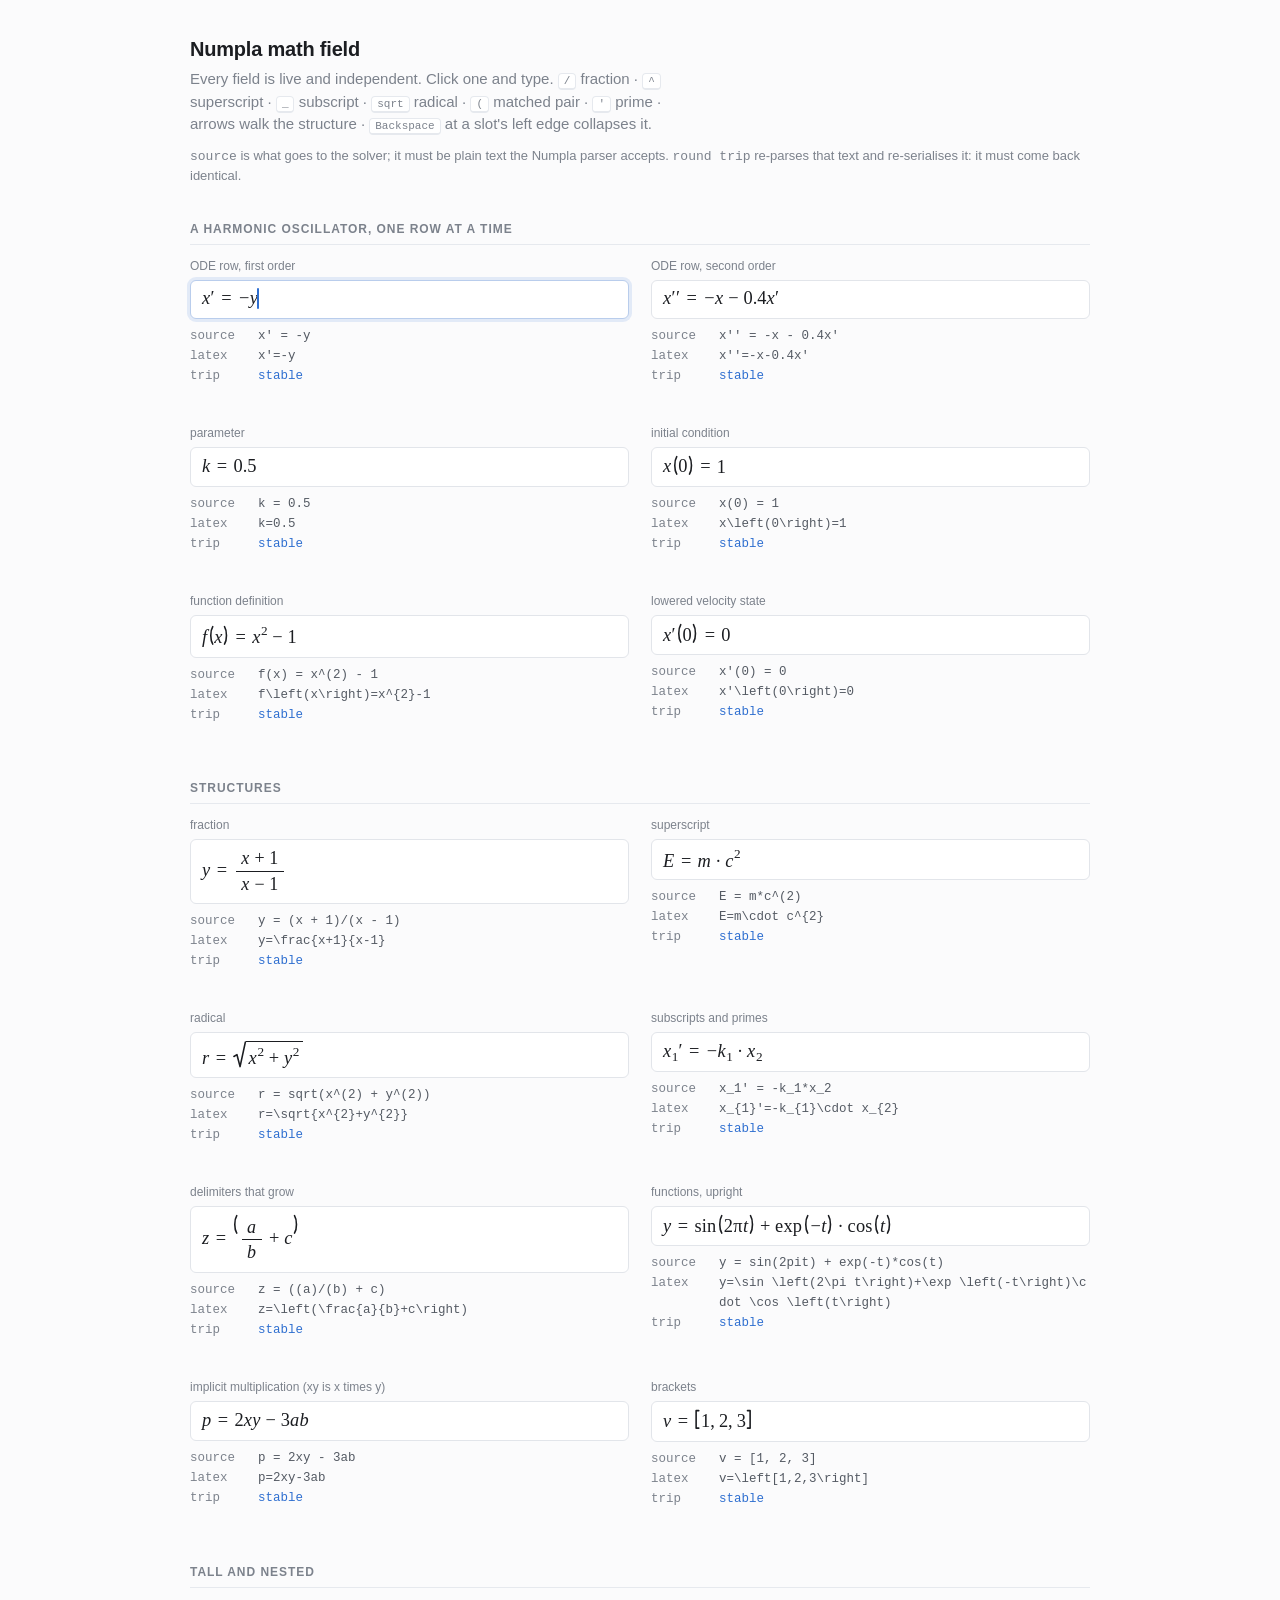
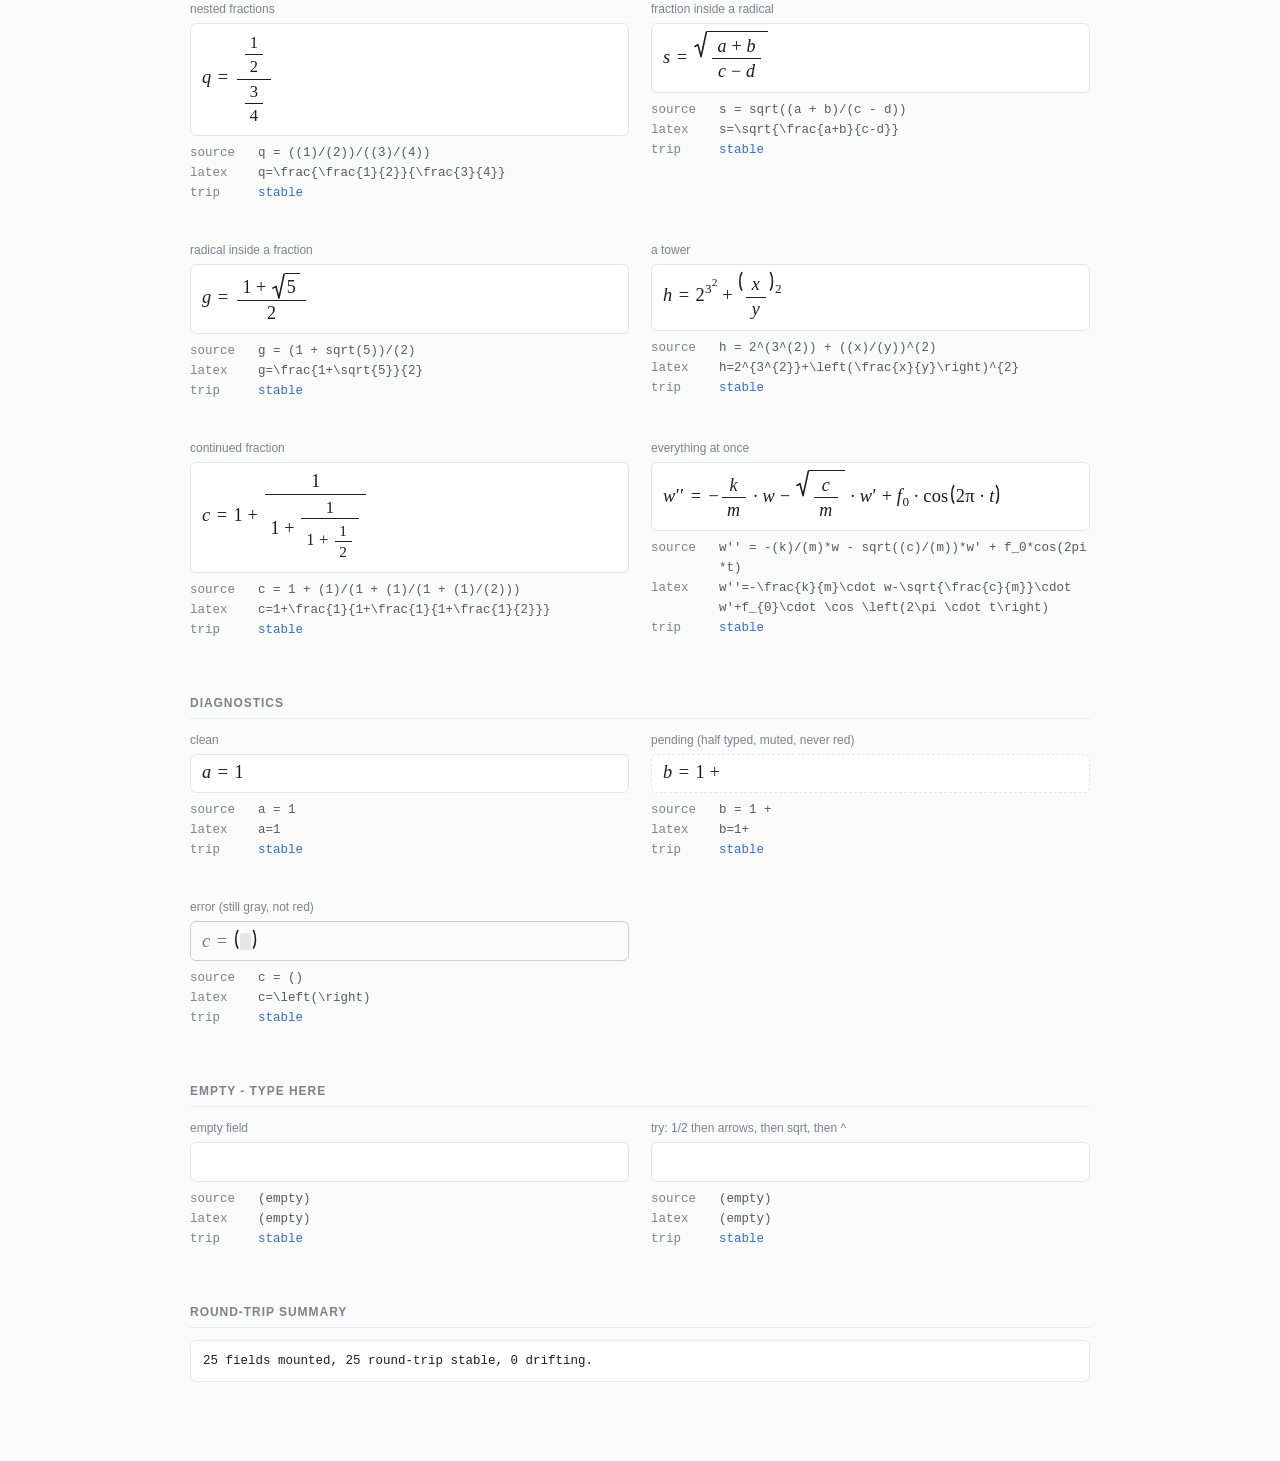
==== app/mathfield-test.html @ fc3f6674 "UI v2: math field, light theme, one plot, demos, noise The first shell was built like a code editor." ====
<!doctype html>
<!--
  mathfield-test.html - the eyeball test for app/mathfield.js.

    node app/serve.mjs   ->  http://localhost:5173/mathfield-test.html

  (ES modules need a server; file:// will not load them.)

  Every field below is live. Type in any of them: `/` starts a fraction, `^` a
  superscript, `sqrt` inflates into a radical, `(` inserts a matched pair,
  arrows walk in and out of every structure, backspace at the left edge of a
  slot collapses it. The readout under each field is the real `.source` and
  `.latex` of that field, updated on every keystroke.
-->
<html lang="en">
<head>
<meta charset="utf-8">
<meta name="viewport" content="width=device-width, initial-scale=1">
<title>Numpla math field - test bench</title>
<link rel="stylesheet" href="./mathfield.css">
<style>
  :root {
    --ink: #1b1d21;
    --muted: #7c828c;
    --line: #e6e9ee;
    --paper: #fbfbfc;
    --accent: #2f6fd0;
  }
  * { box-sizing: border-box; }
  body {
    margin: 0;
    padding: 34px 28px 80px;
    background: var(--paper);
    color: var(--ink);
    font: 15px/1.5 -apple-system, "Segoe UI", Roboto, Helvetica, Arial, sans-serif;
  }
  h1 { font-size: 20px; font-weight: 600; margin: 0 0 4px; letter-spacing: -0.01em; }
  h2 {
    font-size: 12px; font-weight: 600; text-transform: uppercase;
    letter-spacing: 0.08em; color: var(--muted);
    margin: 34px 0 12px; padding-bottom: 6px; border-bottom: 1px solid var(--line);
  }
  .lede { color: var(--muted); margin: 0 0 6px; max-width: 62ch; }
  .wrap { max-width: 900px; margin: 0 auto; }
  .case { margin: 0 0 20px; }
  .label { font-size: 12px; color: var(--muted); margin-bottom: 5px; }
  .readout {
    margin-top: 7px;
    font: 12.5px/1.6 ui-monospace, "Cascadia Mono", Consolas, "Courier New", monospace;
    color: #545a63;
    display: grid;
    grid-template-columns: 58px 1fr;
    gap: 0 10px;
    word-break: break-all;
  }
  .readout b { color: var(--muted); font-weight: 500; }
  .readout .ok { color: #2f6fd0; }
  .readout .bad { color: #b4453b; font-weight: 600; }
  kbd {
    font: 11px ui-monospace, Consolas, monospace; background: #fff;
    border: 1px solid var(--line); border-bottom-width: 2px;
    border-radius: 4px; padding: 1px 5px;
  }
  .hint { color: var(--muted); font-size: 13px; margin: 10px 0 20px; }
  .grid { display: grid; grid-template-columns: repeat(2, minmax(0, 1fr)); gap: 18px 22px; }
  @media (max-width: 760px) { .grid { grid-template-columns: 1fr; } }
  #summary {
    margin-top: 10px; padding: 10px 12px; border: 1px solid var(--line);
    border-radius: 6px; background: #fff;
    font: 12.5px/1.6 ui-monospace, Consolas, monospace;
  }
</style>
</head>
<body>
<div class="wrap">

  <h1>Numpla math field</h1>
  <p class="lede">
    Every field is live and independent. Click one and type.
    <kbd>/</kbd> fraction &middot; <kbd>^</kbd> superscript &middot;
    <kbd>_</kbd> subscript &middot; <kbd>sqrt</kbd> radical &middot;
    <kbd>(</kbd> matched pair &middot; <kbd>'</kbd> prime &middot;
    arrows walk the structure &middot; <kbd>Backspace</kbd> at a slot's left edge
    collapses it.
  </p>
  <p class="hint">
    <code>source</code> is what goes to the solver; it must be plain text the
    Numpla parser accepts. <code>round&nbsp;trip</code> re-parses that text and
    re-serialises it: it must come back identical.
  </p>

  <h2>A harmonic oscillator, one row at a time</h2>
  <div class="grid" id="doc"></div>

  <h2>Structures</h2>
  <div class="grid" id="structures"></div>

  <h2>Tall and nested</h2>
  <div class="grid" id="tall"></div>

  <h2>Diagnostics</h2>
  <div class="grid" id="diags"></div>

  <h2>Empty - type here</h2>
  <div class="grid" id="blank"></div>

  <h2>Round-trip summary</h2>
  <div id="summary">checking...</div>

</div>

<script type="module">
import { MathField, MathModel } from './mathfield.js';

const fields = [];

function mount(hostId, label, value, opts = {}) {
  const section = document.getElementById(hostId);

  const wrap = document.createElement('div');
  wrap.className = 'case';

  const cap = document.createElement('div');
  cap.className = 'label';
  cap.textContent = label;
  wrap.appendChild(cap);

  const slot = document.createElement('div');
  wrap.appendChild(slot);

  const readout = document.createElement('div');
  readout.className = 'readout';
  readout.innerHTML =
    '<b>source</b><span data-src></span>' +
    '<b>latex</b><span data-tex></span>' +
    '<b>trip</b><span data-trip></span>';
  wrap.appendChild(readout);
  section.appendChild(wrap);

  const srcEl = readout.querySelector('[data-src]');
  const texEl = readout.querySelector('[data-tex]');
  const tripEl = readout.querySelector('[data-trip]');

  const refresh = (f) => {
    const src = f.source;
    srcEl.textContent = src === '' ? '(empty)' : src;
    texEl.textContent = f.latex === '' ? '(empty)' : f.latex;
    // Round-trip check: parse the emitted source back and re-emit it.
    const again = new MathModel(src).source;
    const stable = again === src;
    tripEl.textContent = stable ? 'stable' : 'DRIFT -> ' + JSON.stringify(again);
    tripEl.className = stable ? 'ok' : 'bad';
    return stable;
  };

  const field = new MathField(slot, Object.assign({
    value,
    onChange: refresh,
    onEnter: () => console.log('enter:', field.source),
    onNavigate: (f, dir) => {
      const i = fields.indexOf(f);
      const next = fields[dir === 'up' || dir === 'left' ? i - 1 : i + 1];
      if (next) next.focus();
    },
  }, opts));

  fields.push(field);
  field.refresh = () => refresh(field);
  field.refresh();
  return field;
}

// --- an actual document -----------------------------------------------------
mount('doc', 'ODE row, first order', "x' = -y");
mount('doc', 'ODE row, second order', "x'' = -x - 0.4x'");
mount('doc', 'parameter', 'k = 0.5');
mount('doc', 'initial condition', 'x(0) = 1');
mount('doc', 'function definition', 'f(x) = x^(2) - 1');
mount('doc', 'lowered velocity state', "x'(0) = 0");

// --- one of each structure --------------------------------------------------
mount('structures', 'fraction', 'y = (x + 1)/(x - 1)');
mount('structures', 'superscript', 'E = m*c^(2)');
mount('structures', 'radical', 'r = sqrt(x^(2) + y^(2))');
mount('structures', 'subscripts and primes', "x_1' = -k_1*x_2");
mount('structures', 'delimiters that grow', 'z = ((a)/(b) + c)');
mount('structures', 'functions, upright', 'y = sin(2pit) + exp(-t)*cos(t)');
mount('structures', 'implicit multiplication (xy is x times y)', 'p = 2xy - 3ab');
mount('structures', 'brackets', 'v = [1, 2, 3]');

// --- stress -----------------------------------------------------------------
mount('tall', 'nested fractions', 'q = ((1)/(2))/((3)/(4))');
mount('tall', 'fraction inside a radical', 's = sqrt((a + b)/(c - d))');
mount('tall', 'radical inside a fraction', 'g = (1 + sqrt(5))/(2)');
mount('tall', 'a tower', 'h = 2^(3^(2)) + ((x)/(y))^(2)');
mount('tall', 'continued fraction', 'c = 1 + (1)/(1 + (1)/(1 + (1)/(2)))');
mount('tall', 'everything at once',
  "w'' = -(k)/(m)*w - sqrt((c)/(m))*w' + f_0*cos(2pi*t)");

// --- diagnostics ------------------------------------------------------------
mount('diags', 'clean', 'a = 1').setDiagnostic(null, '');
mount('diags', 'pending (half typed, muted, never red)', 'b = 1 + ')
  .setDiagnostic('pending', 'incomplete expression');
mount('diags', 'error (still gray, not red)', 'c = )(')
  .setDiagnostic('error', 'unexpected )');

// --- blank ------------------------------------------------------------------
mount('blank', 'empty field', '');
mount('blank', 'try: 1/2 then arrows, then sqrt, then ^', '');

// --- summary ----------------------------------------------------------------
const drift = fields.filter((f) => f.refresh() === false);
document.getElementById('summary').textContent =
  fields.length + ' fields mounted, ' + (fields.length - drift.length) +
  ' round-trip stable, ' + drift.length + ' drifting.';

fields[0].focus();
window.fields = fields;
</script>
</body>
</html>
---- app/mathfield.css ----
/* ==========================================================================
   mathfield.css - notation, drawn with nothing but CSS and inline SVG.

   No web fonts, no CDN. Fractions stack with a rule between them, exponents
   are raised and smaller, radicals get a hooked sign whose overbar spans the
   radicand, and delimiters grow with their contents (the hooks and the
   parentheses are stretched SVG paths with a non-scaling stroke, which is the
   only way to grow them without measuring anything in JS).

   Light theme by default: paper, not terminal. Every colour is a variable, so
   the shell can retheme the field without touching this file.
   ========================================================================== */

.mf {
  --mf-ink: #1b1d21;
  --mf-caret: #2f6fd0;
  --mf-rule: currentColor;
  --mf-slot: rgba(27, 29, 33, 0.09);
  --mf-slot-active: rgba(47, 111, 208, 0.16);
  --mf-bg: #ffffff;
  --mf-border: #e2e5ea;
  --mf-border-focus: #b9cdec;
  --mf-muted: #8b9099;

  font-family: "Cambria Math", Cambria, "STIX Two Math", "Latin Modern Math",
    "Times New Roman", Georgia, serif;
  font-size: 1.15rem;
  line-height: 1.15;
  color: var(--mf-ink);
  background: var(--mf-bg);
  border: 1px solid var(--mf-border);
  border-radius: 6px;
  padding: 0.42em 0.6em;
  min-height: 1.9em;
  display: flex;
  align-items: center;
  overflow-x: auto;
  overflow-y: hidden;
  white-space: nowrap;
  cursor: text;
  outline: none;
  transition: border-color 120ms ease, box-shadow 120ms ease;
  -webkit-user-select: none;
  user-select: none;
}

.mf.is-focused {
  border-color: var(--mf-border-focus);
  box-shadow: 0 0 0 3px rgba(47, 111, 208, 0.12);
}

/* Gray, not red: a broken row is muted, never alarming. */
.mf.is-error {
  border-color: #c9ced6;
  background: #fbfbfc;
}
.mf.is-error .mf-body { color: #6f757e; }
.mf.is-pending { border-style: dashed; }

.mf-body {
  display: inline-block;
  min-height: 1.2em;
}

/* --- lists and caret positions ------------------------------------------ */

.mf-list {
  display: inline-block;
  white-space: nowrap;
}

/* A zero-width anchor at every valid caret position. It gives the caret its
   geometry and gives click hit-testing something to measure. */
.mf-pos {
  display: inline-block;
  position: relative;
  width: 0;
  height: 1.02em;
  vertical-align: -0.2em;
  font-style: normal;
}

.mf-pos--caret::after {
  content: "";
  position: absolute;
  left: -0.9px;
  top: -0.06em;
  bottom: -0.06em;
  width: 1.8px;
  background: var(--mf-caret);
  border-radius: 1px;
  animation: mf-blink 1.05s steps(1, end) infinite;
}

@keyframes mf-blink {
  0%, 55% { opacity: 1; }
  56%, 100% { opacity: 0; }
}

/* An empty slot keeps its space and shows a faint box, so a half-built
   structure is legible instead of collapsing to nothing. */
.mf-list--empty::after {
  content: "";
  display: inline-block;
  width: 0.62em;
  height: 0.92em;
  vertical-align: -0.16em;
  border-radius: 2px;
  background: var(--mf-slot);
}
.mf-body > .mf-list--empty::after { display: none; }
.mf.is-focused .mf-list--empty::after { background: var(--mf-slot-active); }

/* --- leaves -------------------------------------------------------------- */

/* Upright for numbers and function names, italic for variables - the way real
   typesetting distinguishes a quantity from a name. */
.mf-digit,
.mf-const,
.mf-func {
  font-style: normal;
}

.mf-var {
  font-style: italic;
  padding-right: 0.02em;
}

.mf-varbox { display: inline-block; }

.mf-const { padding: 0 0.02em; }

.mf-func {
  padding-right: 0.04em;
  letter-spacing: 0.01em;
}
.mf-func--bare { padding-right: 0.22em; }

.mf-op { padding: 0 0.26em; }
.mf-op--unary { padding: 0 0.02em 0 0.06em; }
.mf-op--rel { padding: 0 0.34em; }
.mf-op--comma { padding: 0 0.22em 0 0; }

.mf-prime {
  font-style: normal;
  padding-right: 0.02em;
}

/* --- superscript and subscript ------------------------------------------ */

.mf-sup {
  display: inline-block;
  font-size: 0.72em;
  vertical-align: 0.62em;
  line-height: 1;
  margin-left: 0.02em;
}

.mf-sub {
  display: inline-block;
  font-size: 0.72em;
  vertical-align: -0.3em;
  line-height: 1;
  margin-left: 0.02em;
}

/* Nested scripts shrink once more, then stop - as in real math typesetting. */
.mf-sup .mf-sup,
.mf-sub .mf-sub,
.mf-sup .mf-sub { font-size: 0.85em; }

/* --- fractions ----------------------------------------------------------- */

.mf-frac {
  display: inline-flex;
  flex-direction: column;
  vertical-align: middle;
  text-align: center;
  margin: 0 0.14em;
  font-size: 0.98em;
}

.mf-num,
.mf-den {
  display: block;
  padding: 0.06em 0.3em;
}

.mf-num {
  border-bottom: 1.2px solid var(--mf-rule);
  padding-bottom: 0.1em;
}

.mf-den { padding-top: 0.1em; }

/* Fractions inside fractions step down once. */
.mf-frac .mf-frac { font-size: 0.92em; }

/* --- radicals ------------------------------------------------------------ */

.mf-sqrt {
  position: relative;
  display: inline-block;
  padding-left: 0.72em;
  margin: 0 0.06em 0 0.04em;
}

.mf-radical {
  position: absolute;
  left: 0;
  top: 0;
  bottom: -0.02em;
  width: 0.72em;
  height: auto;
  overflow: visible;
  color: var(--mf-ink);
}

.mf-sqrt-body {
  border-top: 1.2px solid var(--mf-rule);
  padding: 0.14em 0.22em 0.04em 0.12em;
}

/* --- delimiters ---------------------------------------------------------- */

.mf-group {
  position: relative;
  display: inline-block;
  padding: 0.04em 0.36em;
}

.mf-delim {
  position: absolute;
  top: 0;
  bottom: 0;
  width: 0.34em;
  height: auto;
  overflow: visible;
  color: var(--mf-ink);
}

.mf-delim--open { left: 0; }

.mf-delim--close {
  right: 0;
  transform: scaleX(-1);
}

.mf-group-body { display: inline-block; }

.mf-unknown { color: var(--mf-muted); }
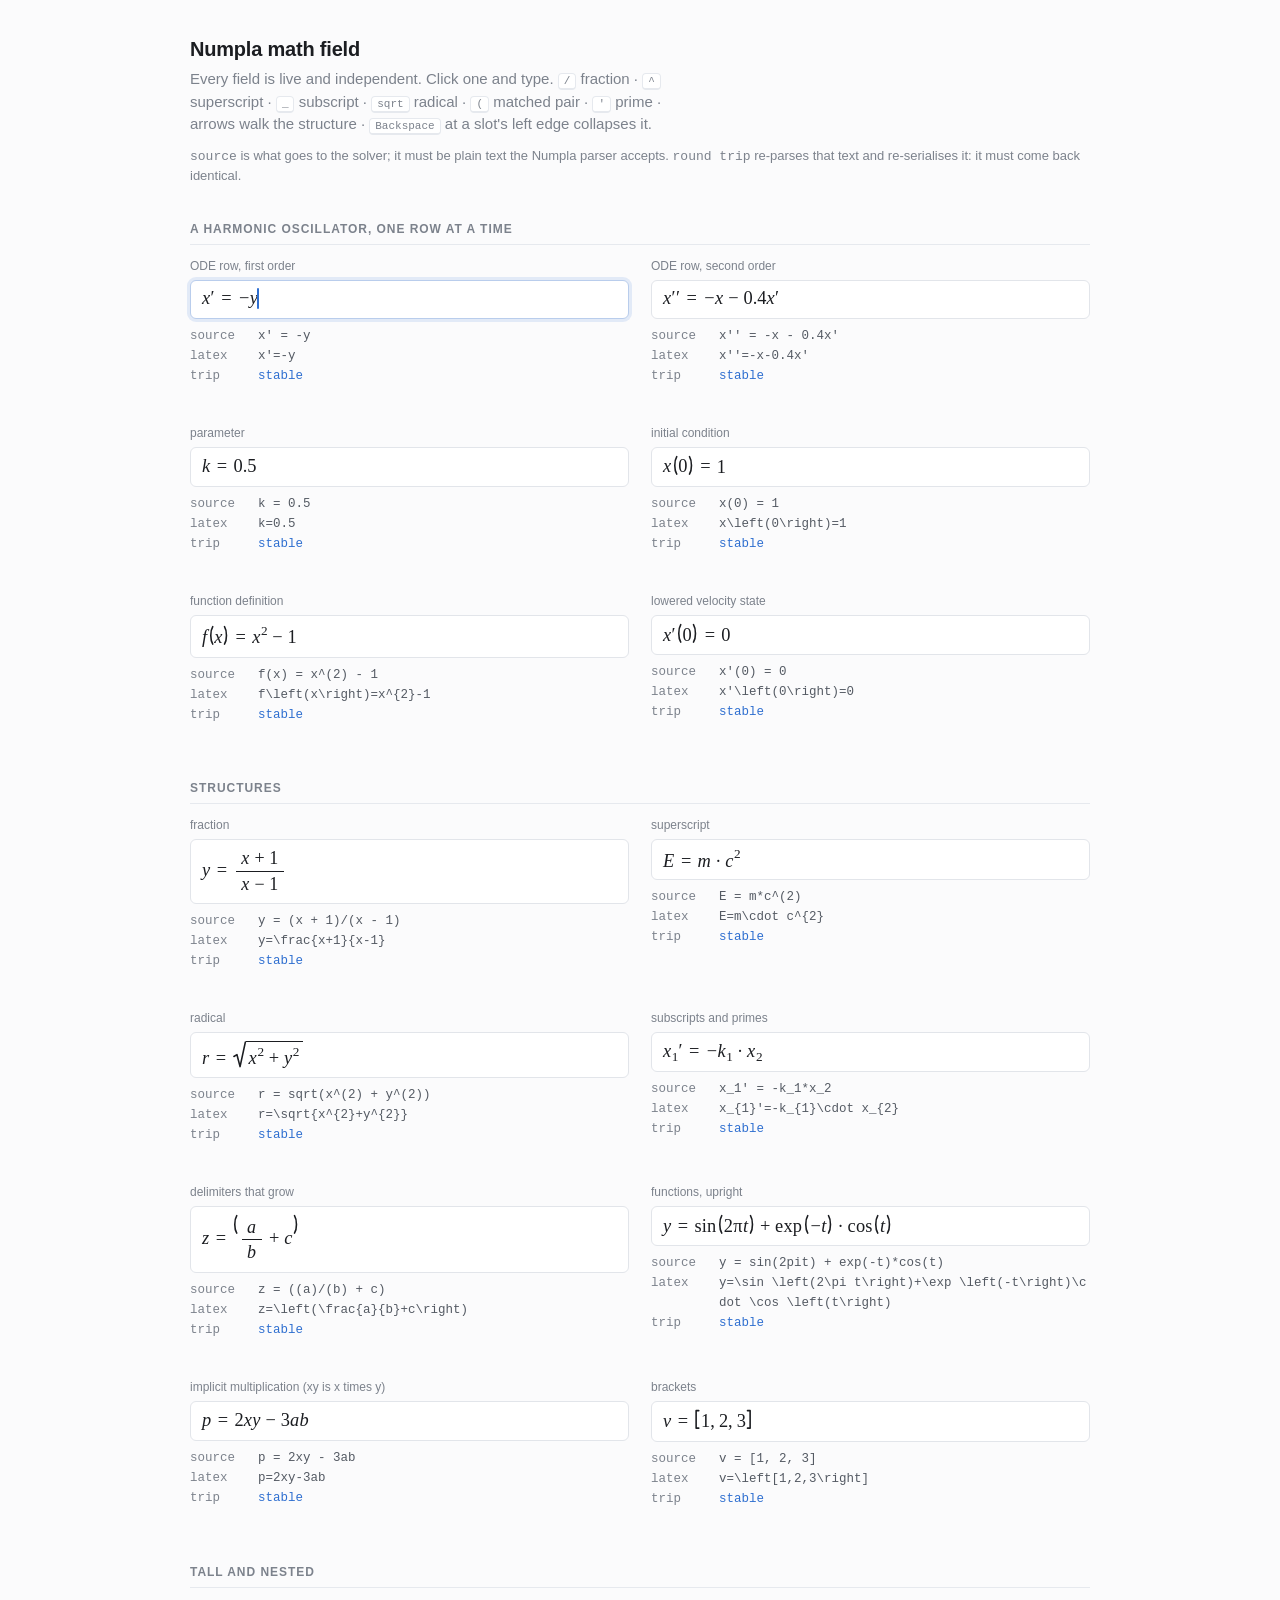
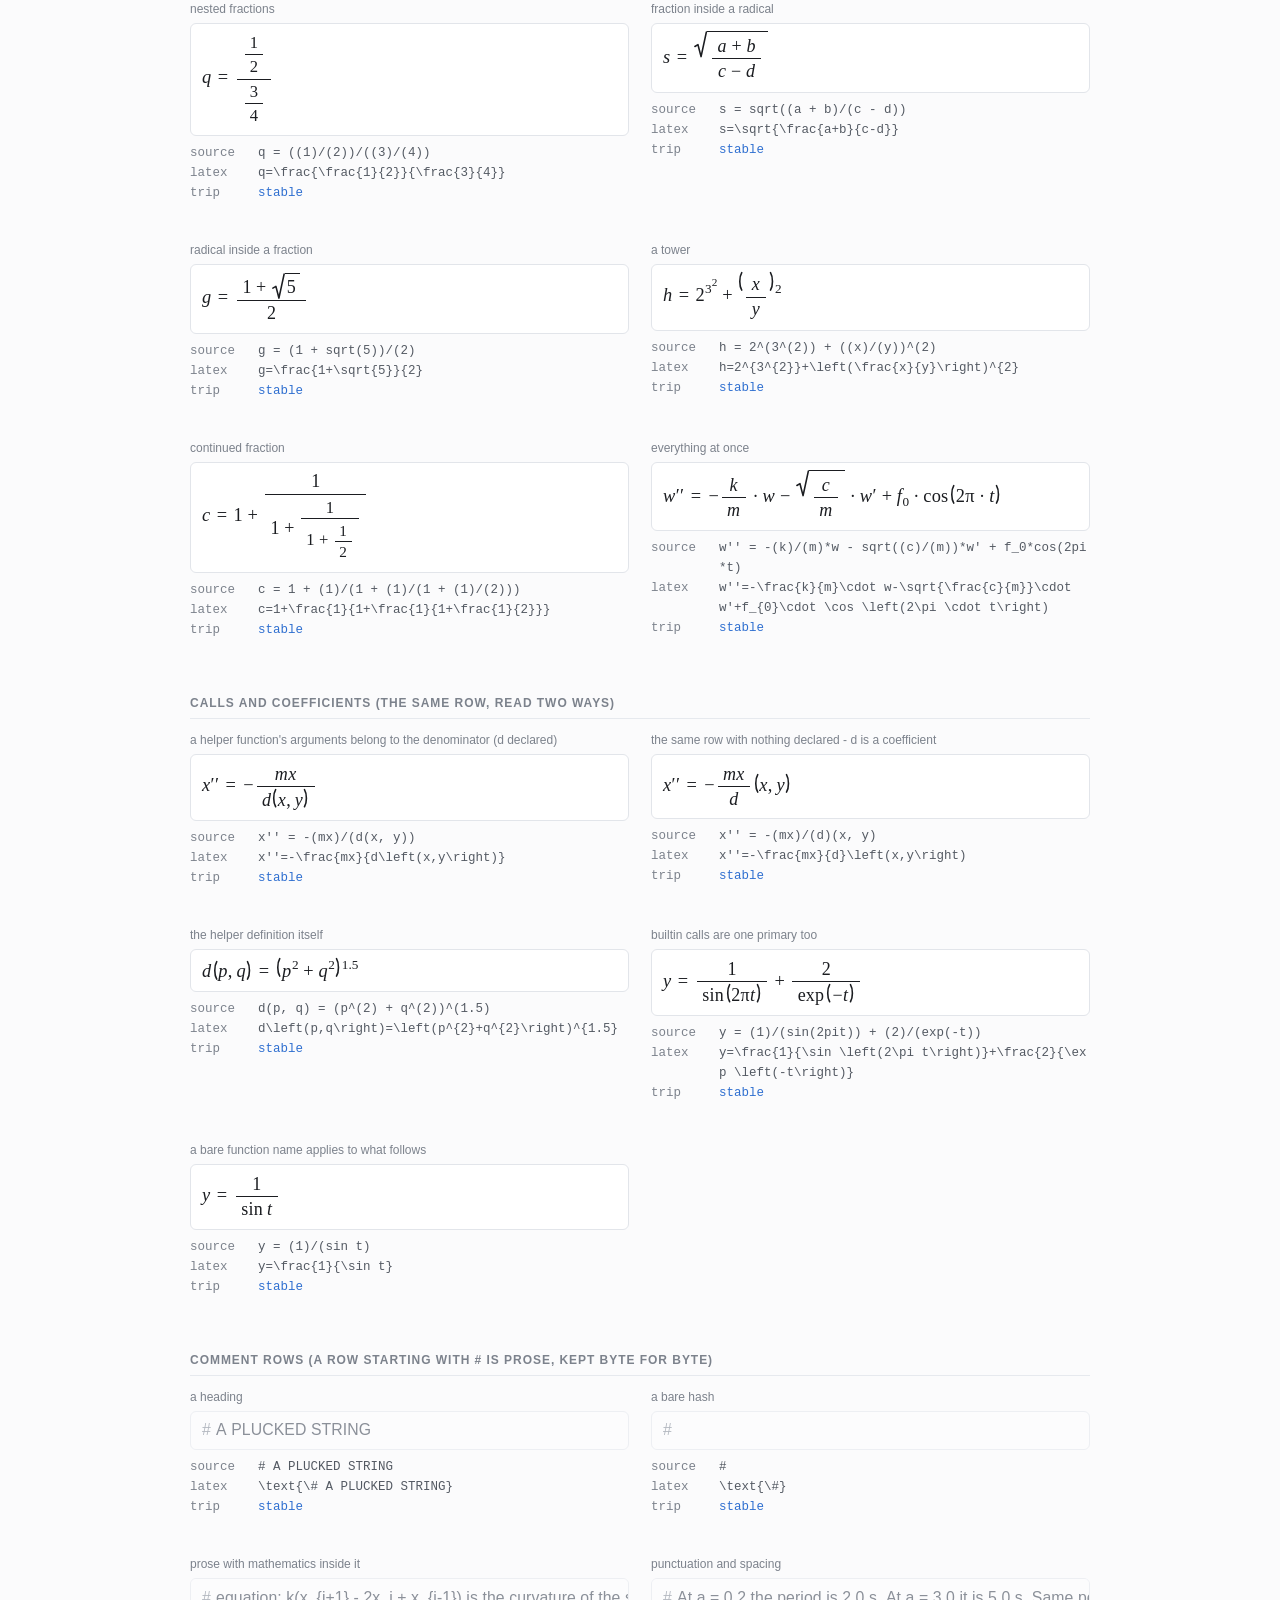
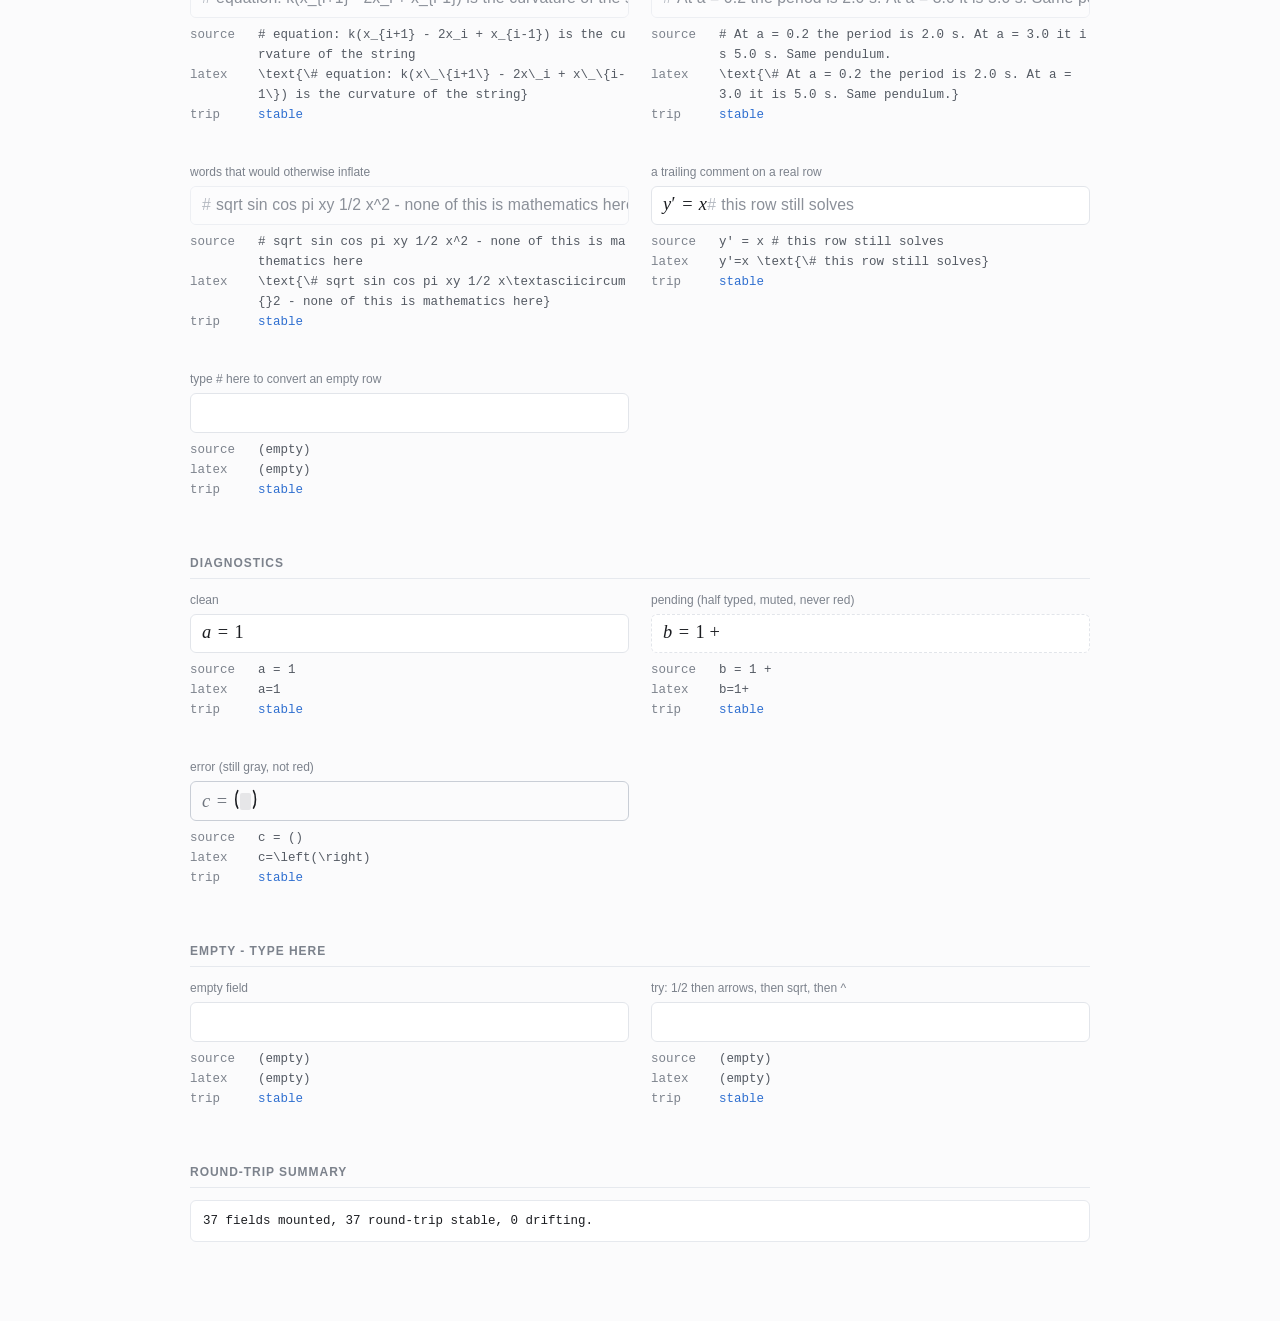
==== commit 95bbb740: "UI v3 + symplectic integrators Three UI corrections, one principle: stop making the user ask for thi" ====
--- a/app/mathfield-test.html
+++ b/app/mathfield-test.html
@@ -98,6 +98,12 @@
   <h2>Tall and nested</h2>
   <div class="grid" id="tall"></div>
 
+  <h2>Calls and coefficients (the same row, read two ways)</h2>
+  <div class="grid" id="calls"></div>
+
+  <h2>Comment rows (a row starting with # is prose, kept byte for byte)</h2>
+  <div class="grid" id="comments"></div>
+
   <h2>Diagnostics</h2>
   <div class="grid" id="diags"></div>
 
@@ -146,7 +152,7 @@
     srcEl.textContent = src === '' ? '(empty)' : src;
     texEl.textContent = f.latex === '' ? '(empty)' : f.latex;
     // Round-trip check: parse the emitted source back and re-emit it.
-    const again = new MathModel(src).source;
+    const again = new MathModel(src, f.functions).source;
     const stable = again === src;
     tripEl.textContent = stable ? 'stable' : 'DRIFT -> ' + JSON.stringify(again);
     tripEl.className = stable ? 'ok' : 'bad';
@@ -197,6 +203,33 @@
 mount('tall', 'everything at once',
   "w'' = -(k)/(m)*w - sqrt((c)/(m))*w' + f_0*cos(2pi*t)");
 
+// --- calls and coefficients -------------------------------------------------
+// `f(u)` is a call, `g (u)` is `g` times `u`, and only the whole document knows
+// which. The field is told the document's function names; watch the denominator
+// change when it is.
+mount('calls', "a helper function's arguments belong to the denominator (d declared)",
+  "x'' = -m x / d(x, y)", { functions: ['d'] });
+mount('calls', 'the same row with nothing declared - d is a coefficient',
+  "x'' = -m x / d(x, y)");
+mount('calls', 'the helper definition itself', 'd(p, q) = (p^2 + q^2)^1.5',
+  { functions: ['d'] });
+mount('calls', 'builtin calls are one primary too', 'y = 1/sin(2pit) + 2/exp(-t)');
+mount('calls', 'a bare function name applies to what follows', 'y = 1/sin t');
+
+// --- comments ---------------------------------------------------------------
+// Straight out of the demo gallery: these are the teaching material, so every
+// character - spacing and punctuation included - has to survive untouched.
+mount('comments', 'a heading', '# A PLUCKED STRING');
+mount('comments', 'a bare hash', '#');
+mount('comments', 'prose with mathematics inside it',
+  '# equation: k(x_{i+1} - 2x_i + x_{i-1}) is the curvature of the string');
+mount('comments', 'punctuation and spacing',
+  '# At a = 0.2 the period is 2.0 s. At a = 3.0 it is 5.0 s. Same pendulum.');
+mount('comments', 'words that would otherwise inflate',
+  '# sqrt sin cos pi xy 1/2 x^2 - none of this is mathematics here');
+mount('comments', 'a trailing comment on a real row', "y' = x   # this row still solves");
+mount('comments', 'type # here to convert an empty row', '');
+
 // --- diagnostics ------------------------------------------------------------
 mount('diags', 'clean', 'a = 1').setDiagnostic(null, '');
 mount('diags', 'pending (half typed, muted, never red)', 'b = 1 + ')
--- a/app/mathfield.css
+++ b/app/mathfield.css
@@ -249,3 +249,38 @@
 .mf-group-body { display: inline-block; }
 
 .mf-unknown { color: var(--mf-muted); }
+
+/* --- comment rows -------------------------------------------------------- */
+
+/* A row that begins with `#` is prose, not notation: upright, muted, in the UI
+   face rather than the math one, with every space exactly where it was typed.
+   One span per character, so the caret and click hit-testing keep working
+   character by character - a comment is a plain text field. */
+
+.mf-text {
+  font-family: -apple-system, "Segoe UI", Roboto, Helvetica, Arial, sans-serif;
+  font-style: normal;
+  font-size: 0.86em;
+  letter-spacing: 0.005em;
+  color: var(--mf-muted);
+  white-space: pre;
+}
+
+.mf-text--hash {
+  color: #b3b8c0;
+  padding-right: 0.04em;
+}
+
+/* A whole-row comment recedes: it is the teaching material around the model,
+   not part of it. */
+.mf.is-comment {
+  background: #fcfcfd;
+  border-color: #edeff3;
+}
+
+.mf.is-comment .mf-pos { height: 0.95em; }
+
+.mf.is-comment.is-focused {
+  background: var(--mf-bg);
+  border-color: var(--mf-border-focus);
+}
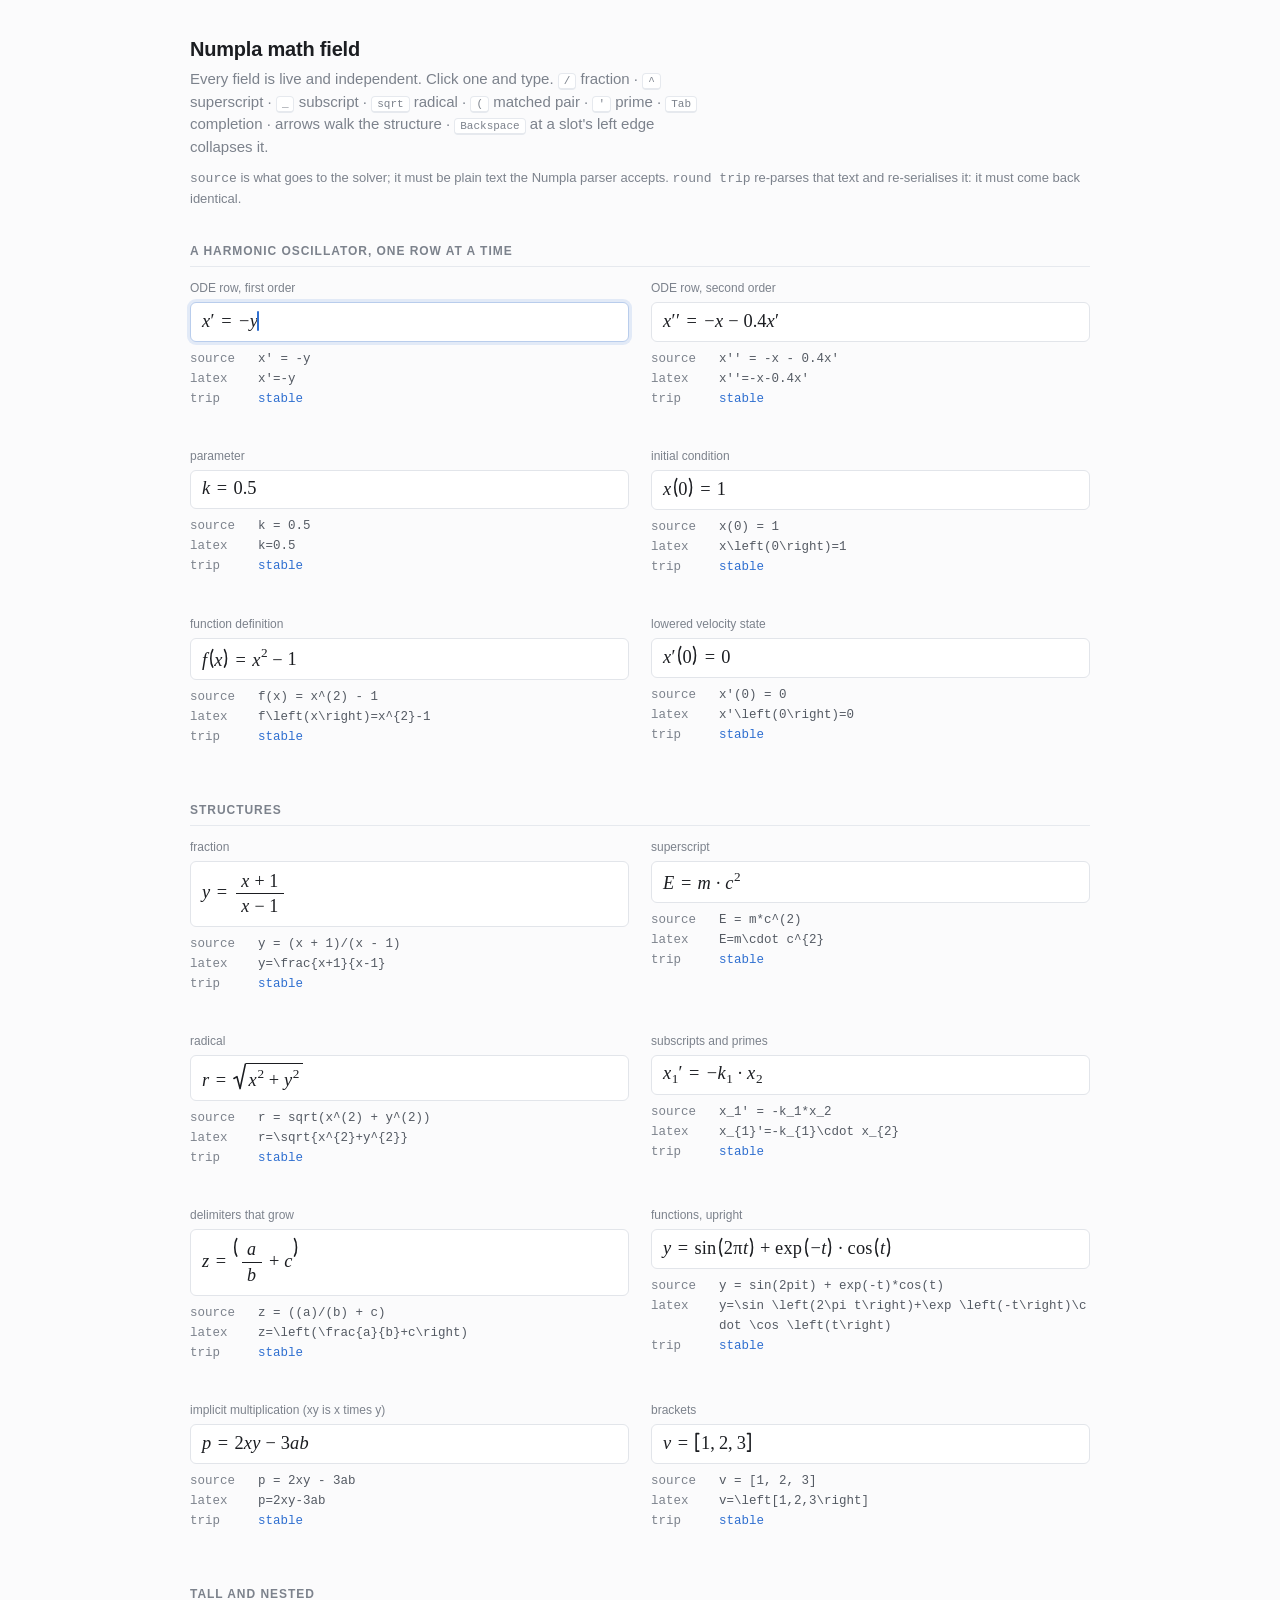
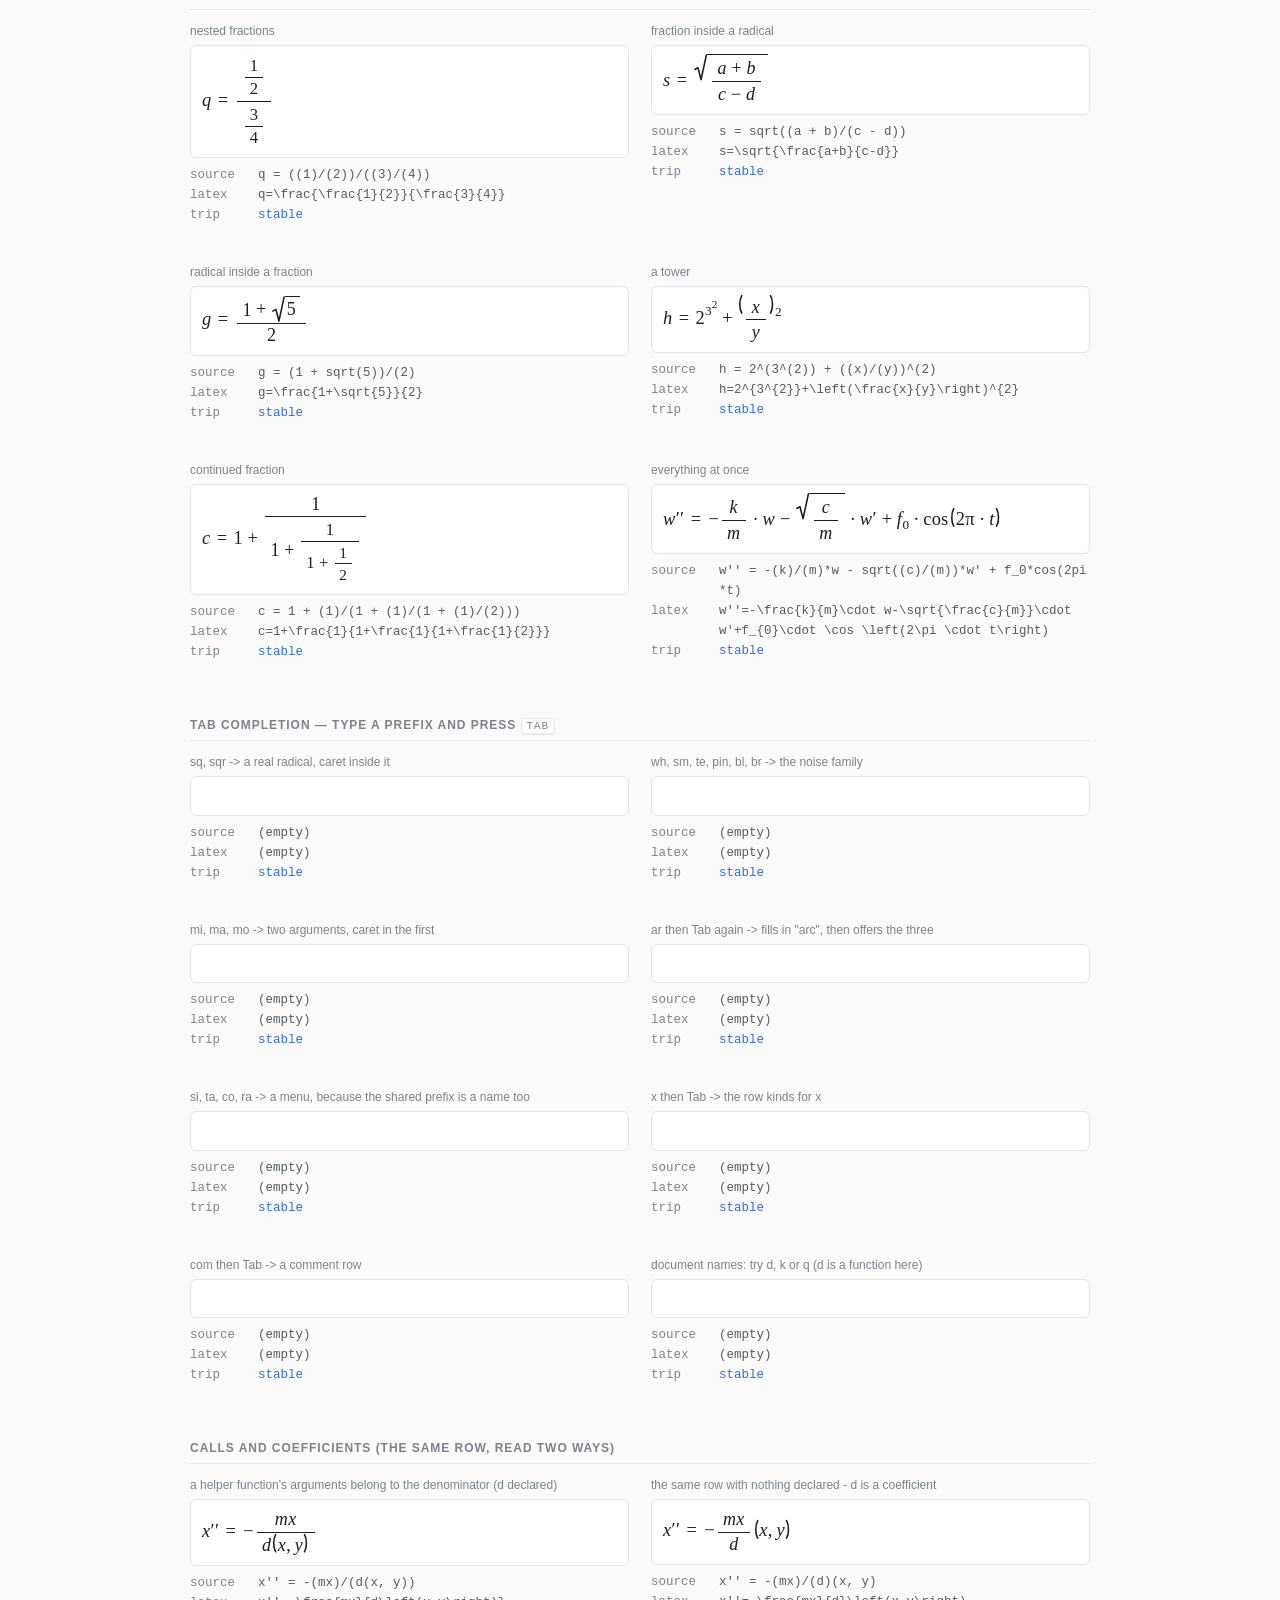
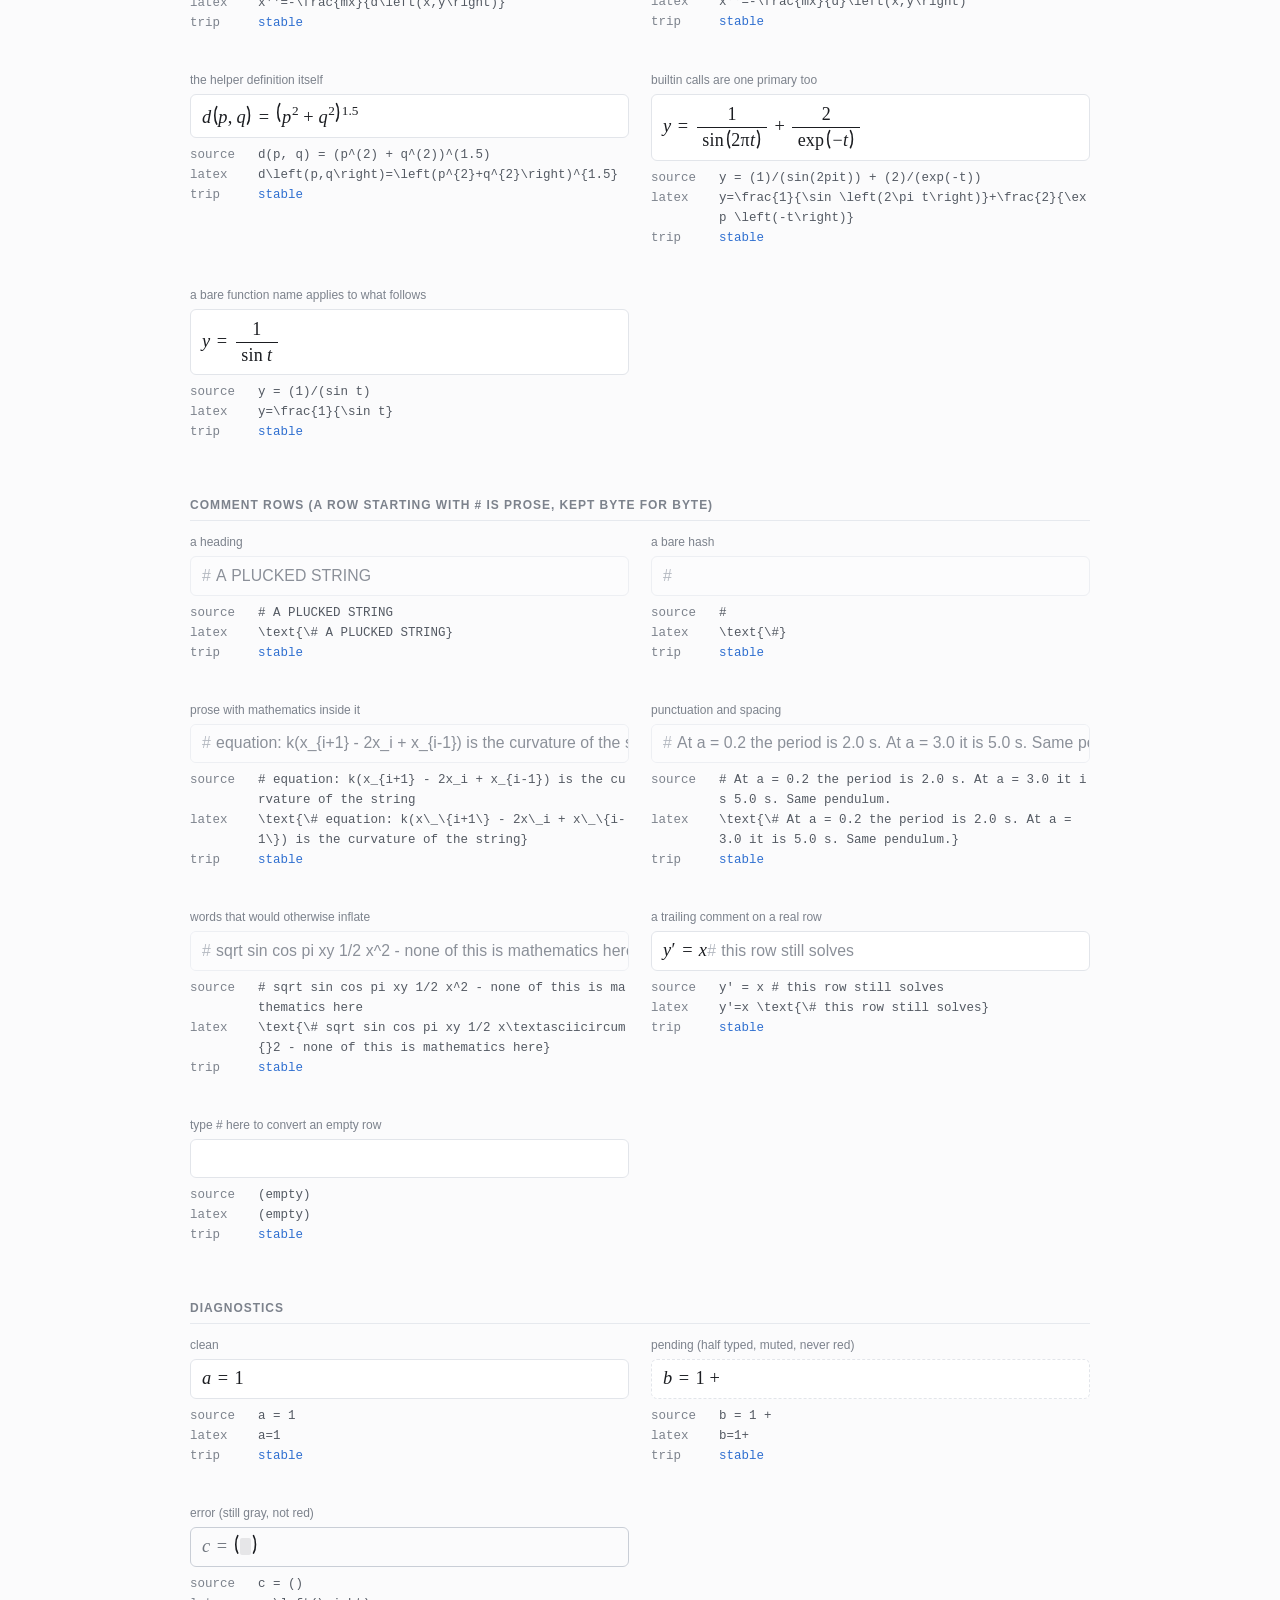
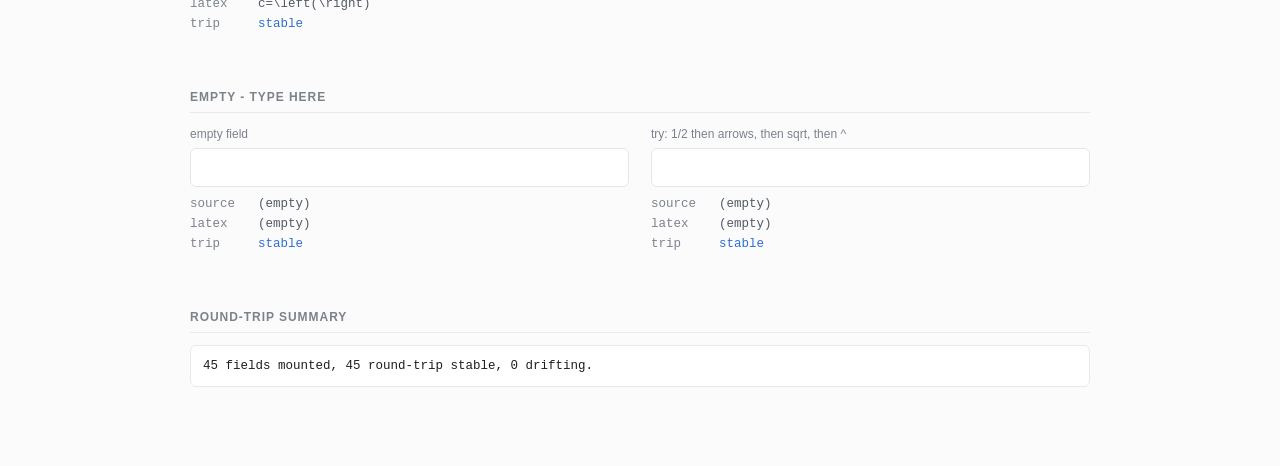
==== commit 93e66c56: "UI v4: the plot becomes the instrument, plus sound t stops being special. There is no t slider and n" ====
--- a/app/mathfield-test.html
+++ b/app/mathfield-test.html
@@ -80,6 +80,7 @@
     <kbd>/</kbd> fraction &middot; <kbd>^</kbd> superscript &middot;
     <kbd>_</kbd> subscript &middot; <kbd>sqrt</kbd> radical &middot;
     <kbd>(</kbd> matched pair &middot; <kbd>'</kbd> prime &middot;
+    <kbd>Tab</kbd> completion &middot;
     arrows walk the structure &middot; <kbd>Backspace</kbd> at a slot's left edge
     collapses it.
   </p>
@@ -97,6 +98,9 @@
 
   <h2>Tall and nested</h2>
   <div class="grid" id="tall"></div>
+
+  <h2>Tab completion &mdash; type a prefix and press <kbd>Tab</kbd></h2>
+  <div class="grid" id="complete"></div>
 
   <h2>Calls and coefficients (the same row, read two ways)</h2>
   <div class="grid" id="calls"></div>
@@ -202,6 +206,20 @@
 mount('tall', 'continued fraction', 'c = 1 + (1)/(1 + (1)/(1 + (1)/(2)))');
 mount('tall', 'everything at once',
   "w'' = -(k)/(m)*w - sqrt((c)/(m))*w' + f_0*cos(2pi*t)");
+
+// --- tab completion ---------------------------------------------------------
+// One match completes; several fill in the shared prefix first and then offer a
+// menu. Try: sq, wh, mi, ar (twice), si, x, com. Nothing that the engine does
+// not have will complete - diff, solve and integrate are not there to offer.
+mount('complete', 'sq, sqr -> a real radical, caret inside it', '');
+mount('complete', 'wh, sm, te, pin, bl, br -> the noise family', '');
+mount('complete', 'mi, ma, mo -> two arguments, caret in the first', '');
+mount('complete', 'ar then Tab again -> fills in "arc", then offers the three', '');
+mount('complete', 'si, ta, co, ra -> a menu, because the shared prefix is a name too', '');
+mount('complete', 'x then Tab -> the row kinds for x', '');
+mount('complete', 'com then Tab -> a comment row', '');
+mount('complete', "document names: try d, k or q (d is a function here)", '',
+  { documentNames: { functions: ['d'], params: ['k_1', 'q_max'], states: ['theta'] } });
 
 // --- calls and coefficients -------------------------------------------------
 // `f(u)` is a call, `g (u)` is `g` times `u`, and only the whole document knows
--- a/app/mathfield.css
+++ b/app/mathfield.css
@@ -284,3 +284,62 @@
   background: var(--mf-bg);
   border-color: var(--mf-border-focus);
 }
+
+/* --- completion menu ------------------------------------------------------ */
+
+/* Fixed to the viewport rather than parented to the field: the field scrolls
+   horizontally and clips vertically, and the shell's row may clip too. The menu
+   is transient - any key that is not navigation dismisses it - so it never has
+   to survive a scroll. */
+
+.mf-menu {
+  position: fixed;
+  z-index: 40;
+  min-width: 180px;
+  max-width: 320px;
+  padding: 4px;
+  background: #fff;
+  border: 1px solid #dfe3ea;
+  border-radius: 7px;
+  box-shadow: 0 6px 20px rgba(20, 24, 32, 0.13), 0 1px 3px rgba(20, 24, 32, 0.08);
+  font: 13px/1.35 -apple-system, "Segoe UI", Roboto, Helvetica, Arial, sans-serif;
+  color: #1b1d21;
+  overflow: hidden;
+}
+
+.mf-menu-item {
+  display: flex;
+  align-items: baseline;
+  gap: 10px;
+  padding: 5px 9px;
+  border-radius: 4px;
+  cursor: pointer;
+  white-space: nowrap;
+}
+
+.mf-menu-item.is-selected { background: #eef3fc; }
+
+.mf-menu-label {
+  font-family: "Cambria Math", Cambria, "STIX Two Math", "Times New Roman", serif;
+  font-size: 15px;
+  flex: 0 0 auto;
+}
+
+.mf-menu-item.is-selected .mf-menu-label { color: #2f6fd0; }
+
+.mf-menu-hint {
+  color: #8b9099;
+  font-size: 11.5px;
+  flex: 1 1 auto;
+  text-align: right;
+  overflow: hidden;
+  text-overflow: ellipsis;
+}
+
+.mf-menu-more {
+  padding: 4px 9px 3px;
+  color: #a2a7b0;
+  font-size: 11.5px;
+  border-top: 1px solid #f0f2f6;
+  margin-top: 2px;
+}
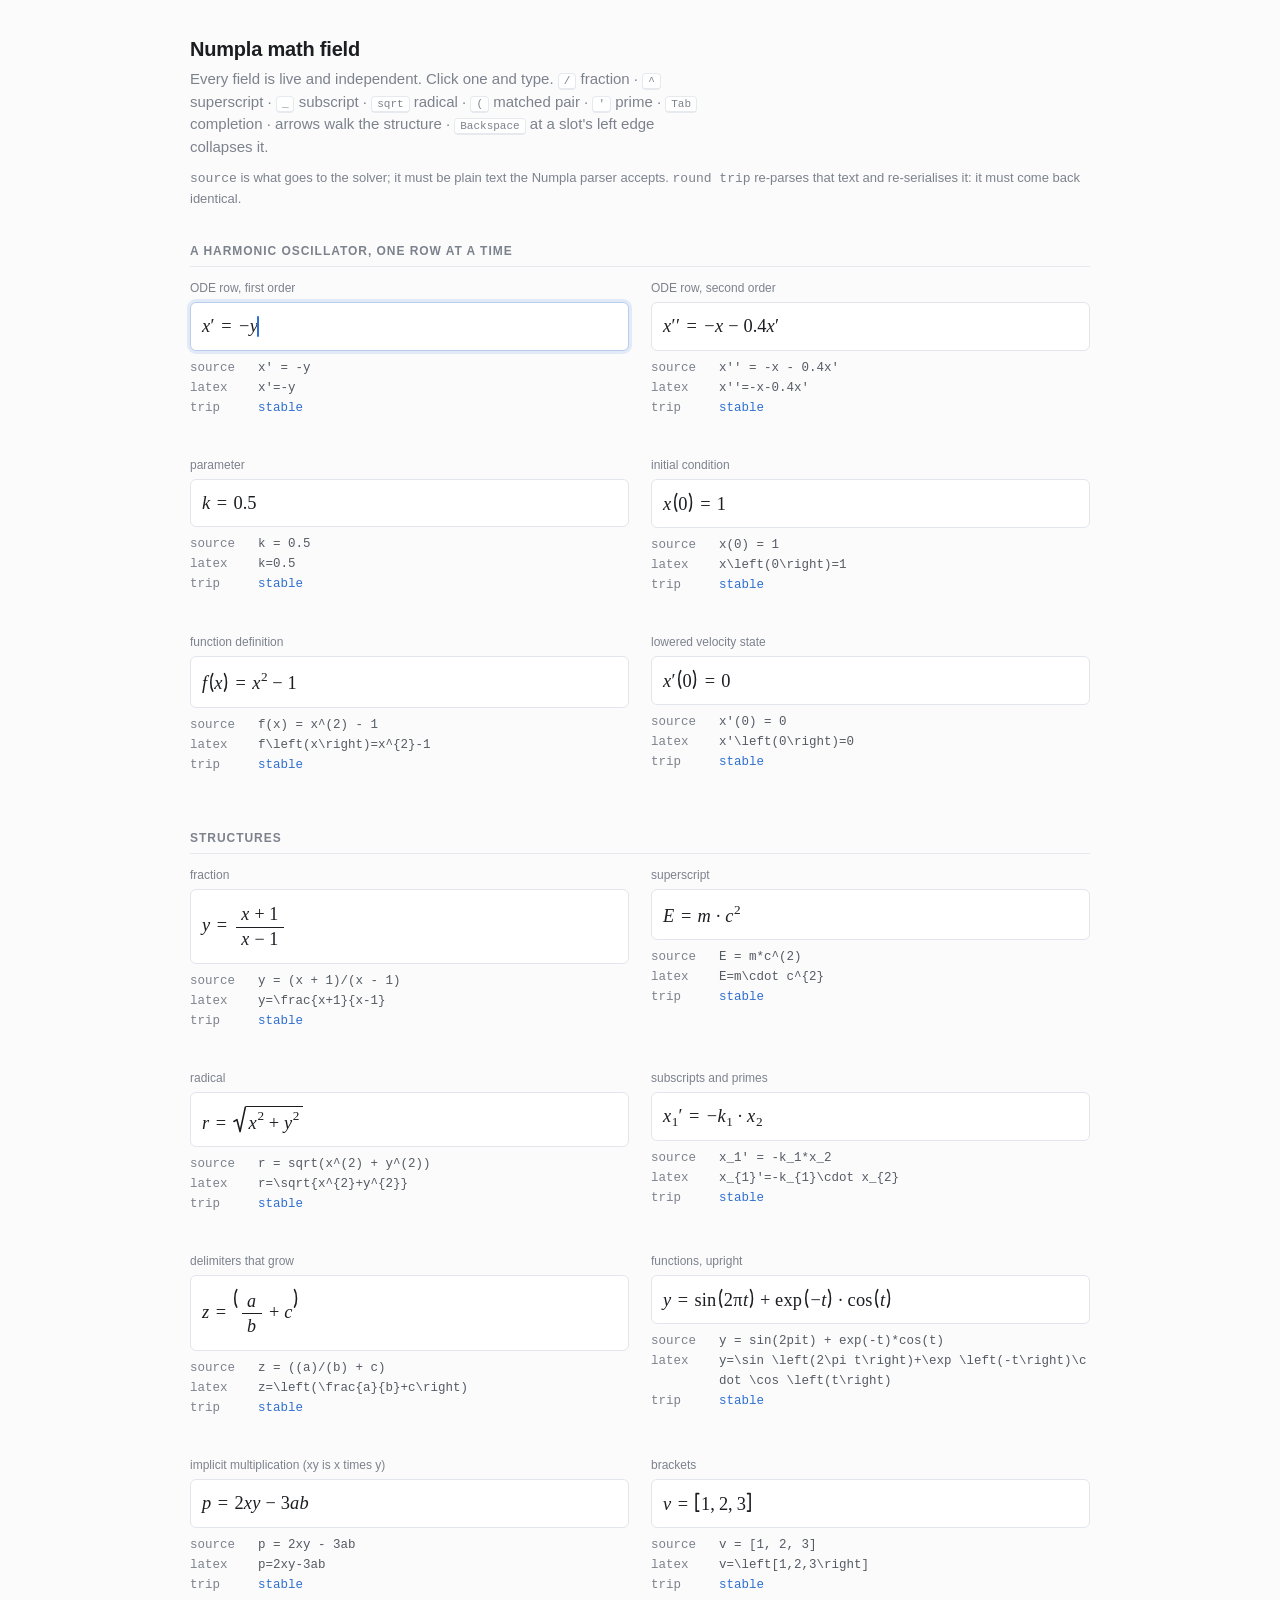
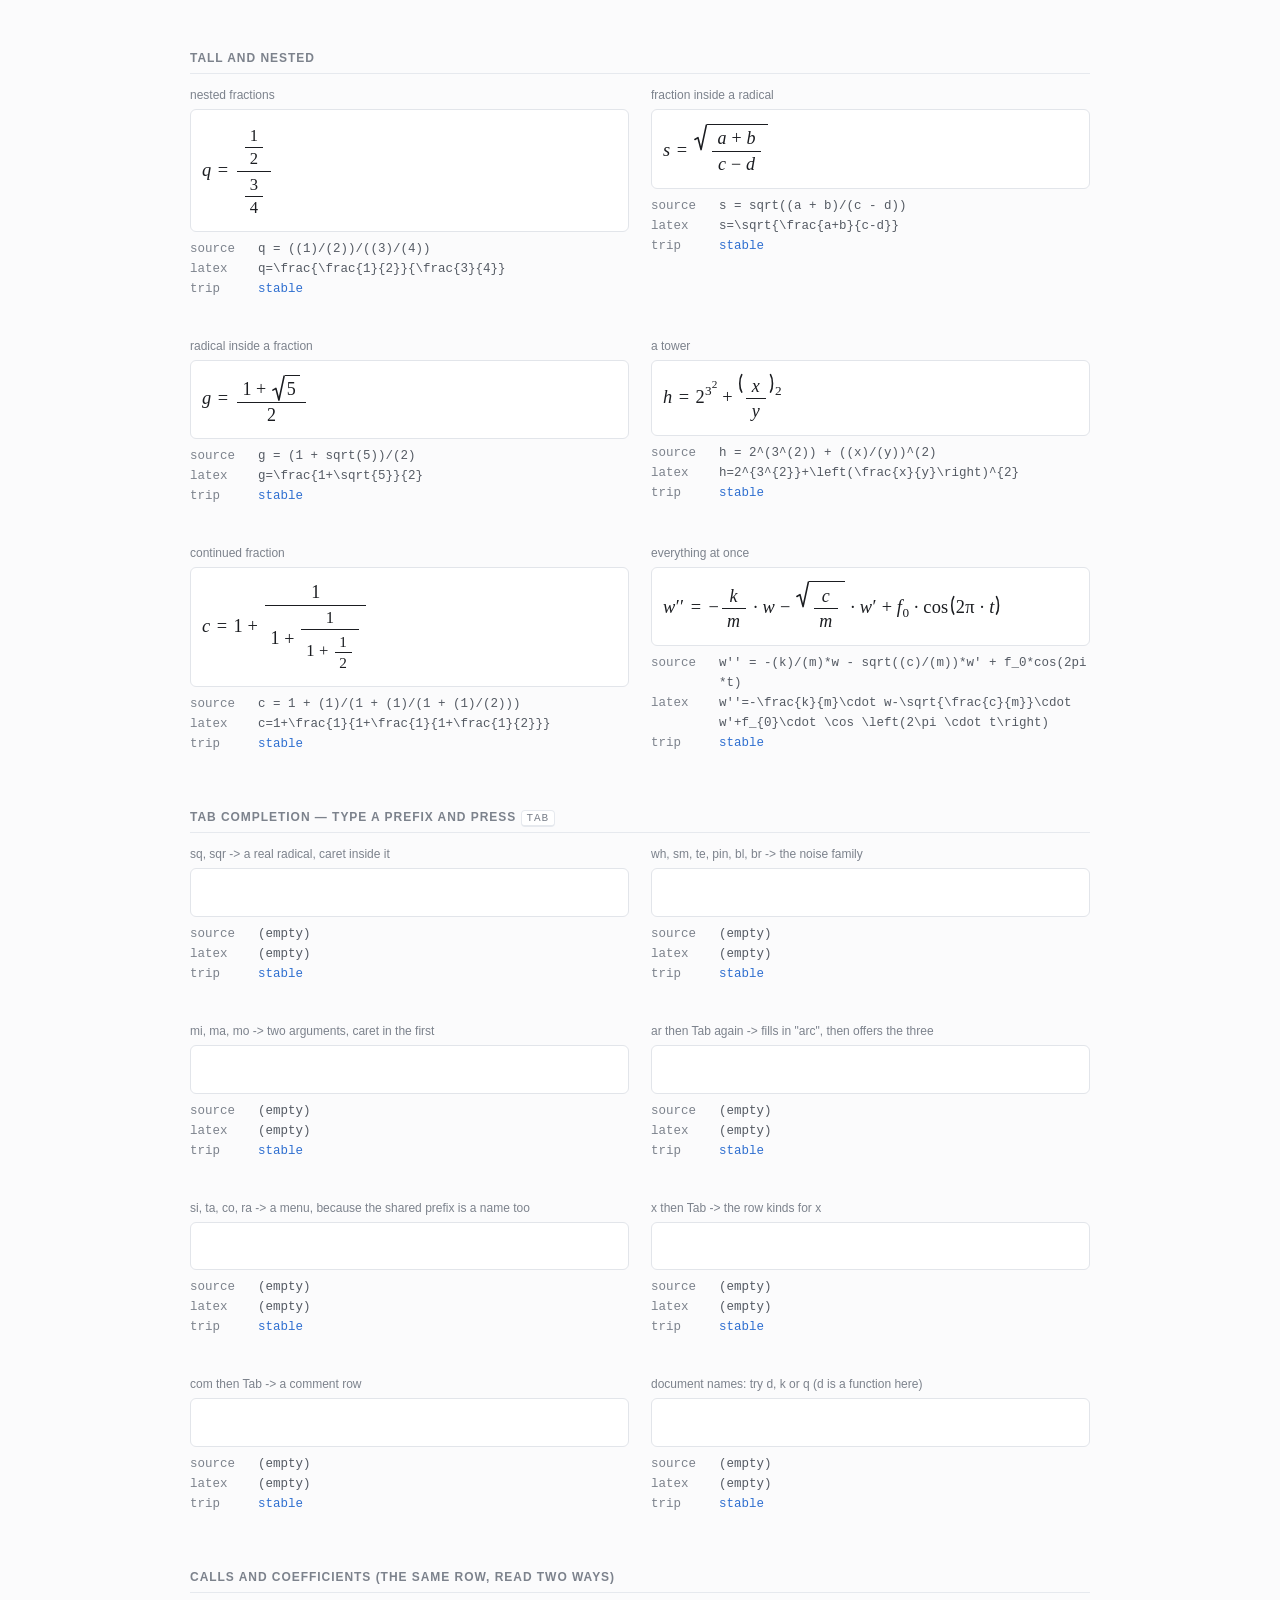
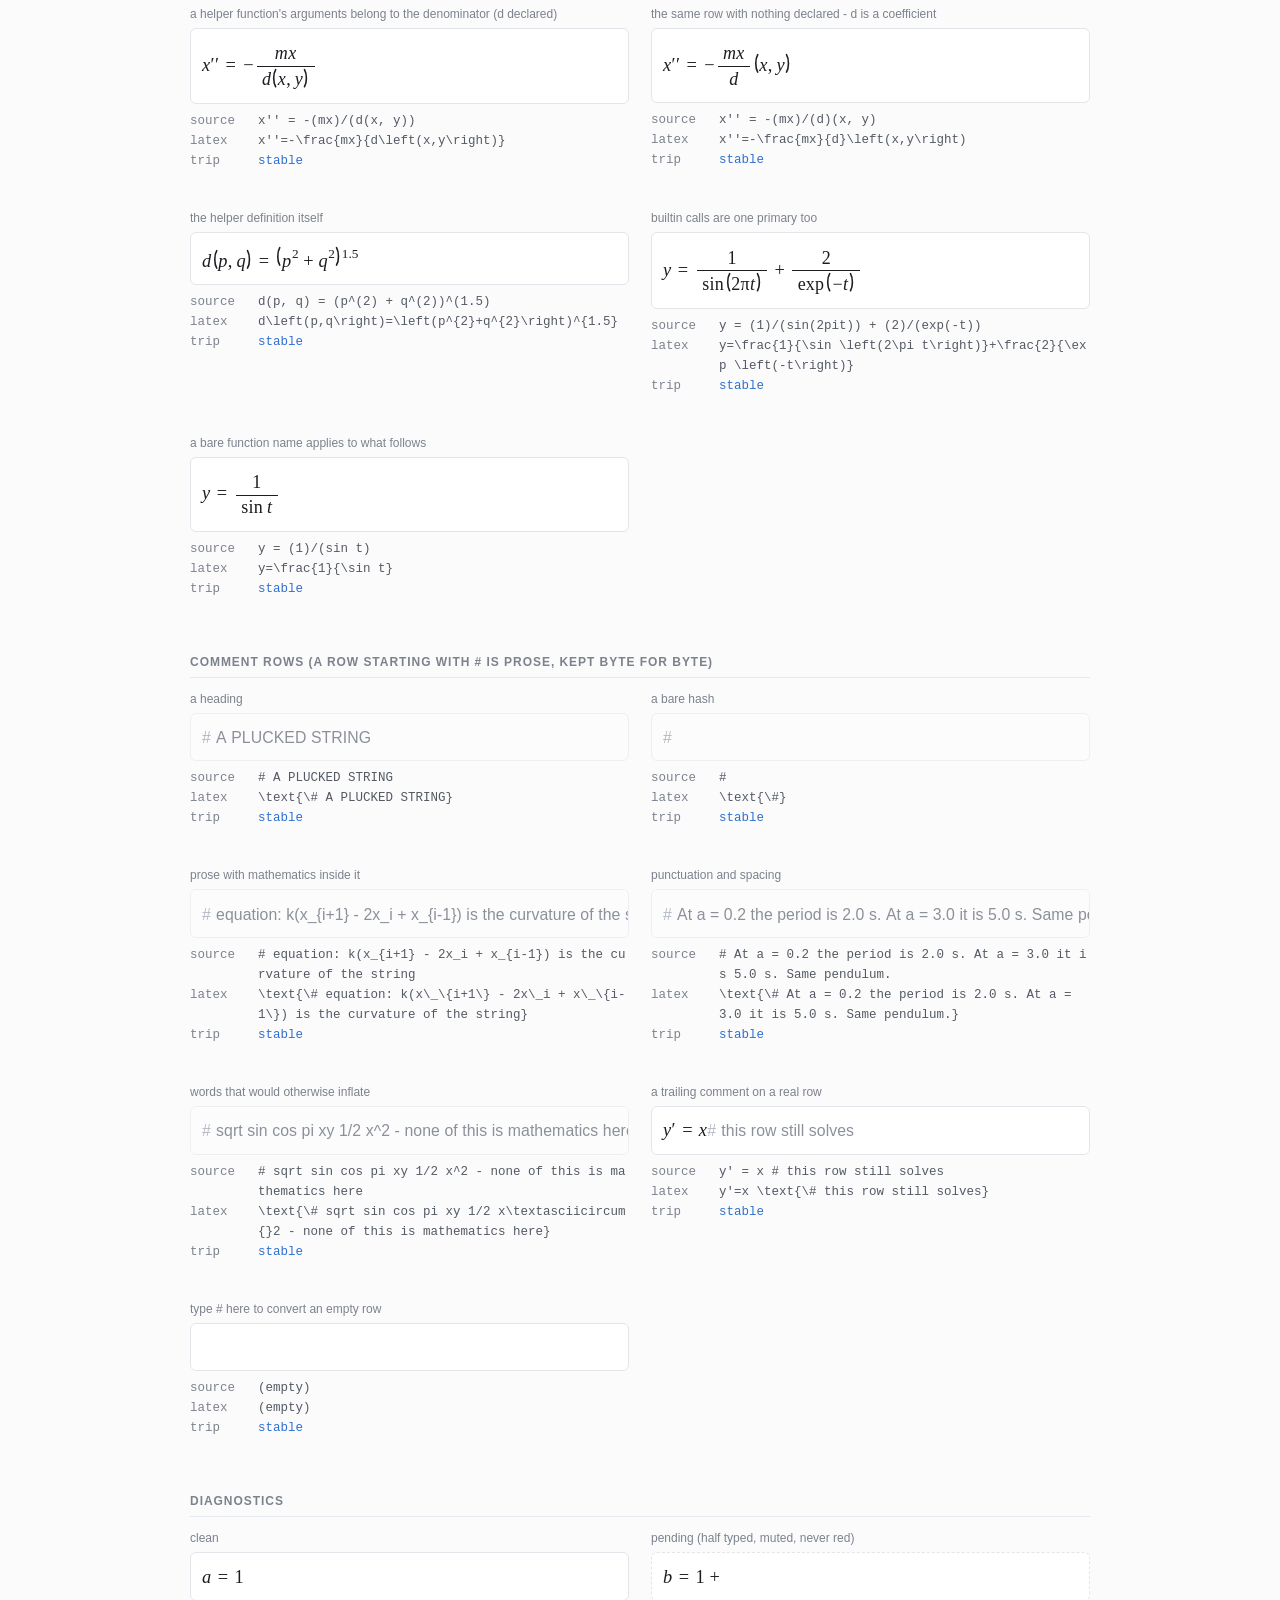
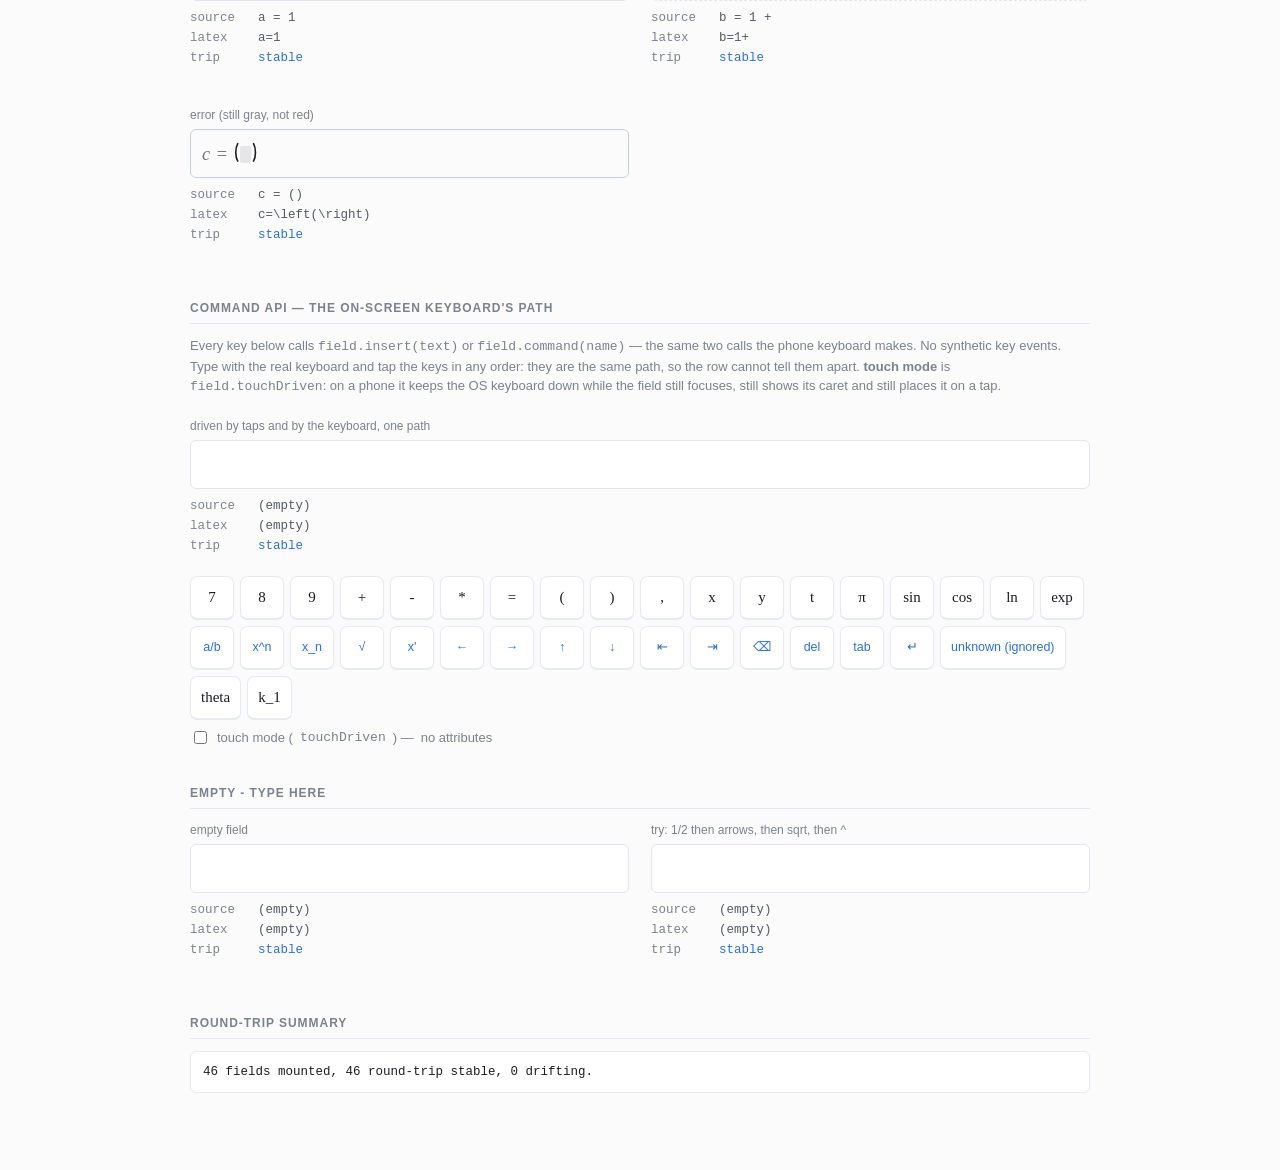
==== commit c82a3cf2: "Phones: a narrow layout and a keyboard that can write mathematics A phone keyboard cannot write math" ====
--- a/app/mathfield-test.html
+++ b/app/mathfield-test.html
@@ -64,6 +64,21 @@
   .hint { color: var(--muted); font-size: 13px; margin: 10px 0 20px; }
   .grid { display: grid; grid-template-columns: repeat(2, minmax(0, 1fr)); gap: 18px 22px; }
   @media (max-width: 760px) { .grid { grid-template-columns: 1fr; } }
+  .keys {
+    display: flex; flex-wrap: wrap; gap: 6px; margin: 10px 0 8px;
+  }
+  .keys button {
+    min-width: 44px; min-height: 44px; padding: 0 10px;
+    background: #fff; border: 1px solid var(--line); border-bottom-width: 2px;
+    border-radius: 7px; cursor: pointer; color: var(--ink);
+    font: 15px/1 "Cambria Math", Cambria, "Times New Roman", serif;
+  }
+  .keys button:active { background: #eef3fc; border-color: var(--accent); }
+  .keys button.cmd { font-size: 12.5px; font-family: inherit; color: var(--accent); }
+  .toggle {
+    display: inline-flex; align-items: center; gap: 7px;
+    font-size: 13px; color: var(--muted);
+  }
   #summary {
     margin-top: 10px; padding: 10px 12px; border: 1px solid var(--line);
     border-radius: 6px; background: #fff;
@@ -111,6 +126,23 @@
   <h2>Diagnostics</h2>
   <div class="grid" id="diags"></div>
 
+  <h2>Command API &mdash; the on-screen keyboard's path</h2>
+  <p class="hint">
+    Every key below calls <code>field.insert(text)</code> or
+    <code>field.command(name)</code> &mdash; the same two calls the phone
+    keyboard makes. No synthetic key events. Type with the real keyboard and tap
+    the keys in any order: they are the same path, so the row cannot tell them
+    apart. <b>touch mode</b> is <code>field.touchDriven</code>: on a phone it
+    keeps the OS keyboard down while the field still focuses, still shows its
+    caret and still places it on a tap.
+  </p>
+  <div id="api"></div>
+  <div class="keys" id="keys"></div>
+  <label class="toggle">
+    <input type="checkbox" id="touch"> touch mode (<code>touchDriven</code>)
+    &mdash; <span id="touchattrs">no attributes</span>
+  </label>
+
   <h2>Empty - type here</h2>
   <div class="grid" id="blank"></div>
 
@@ -255,6 +287,51 @@
 mount('diags', 'error (still gray, not red)', 'c = )(')
   .setDiagnostic('error', 'unexpected )');
 
+// --- the command API --------------------------------------------------------
+// A keyboard, built the way the phone panel will build one: nothing but
+// insert() and command(), and the document's own names asked for rather than
+// hard-coded.
+const apiField = mount('api', 'driven by taps and by the keyboard, one path', '',
+  { documentNames: { functions: ['d'], params: ['k_1'], states: ['theta'] } });
+
+const KEYS = [
+  ['7'], ['8'], ['9'], ['+'], ['-'], ['*'], ['='], ['('], [')'], [','],
+  ['x'], ['y'], ['t'], ['pi', 'π'], ['sin'], ['cos'], ['ln'], ['exp'],
+];
+const CMDS = [
+  ['frac', 'a/b'], ['sup', 'x^n'], ['sub', 'x_n'], ['sqrt', '√'],
+  ['prime', "x'"], ['left', '←'], ['right', '→'], ['up', '↑'], ['down', '↓'],
+  ['home', '⇤'], ['end', '⇥'], ['backspace', '⌫'], ['delete', 'del'],
+  ['tab', 'tab'], ['enter', '↵'], ['nonsense', 'unknown (ignored)'],
+];
+const keyBar = document.getElementById('keys');
+const addKey = (label, run, cls) => {
+  const b = document.createElement('button');
+  b.type = 'button';
+  b.textContent = label;
+  if (cls) b.className = cls;
+  // mousedown, not click: the field must not lose focus to the key.
+  b.addEventListener('mousedown', (e) => { e.preventDefault(); run(); apiField.refresh(); });
+  keyBar.appendChild(b);
+};
+for (const [text, label] of KEYS) addKey(label || text, () => apiField.insert(text));
+for (const [name, label] of CMDS) addKey(label, () => apiField.command(name), 'cmd');
+// The document's own names, asked of the field rather than duplicated here.
+for (const name of apiField.variableNames()) addKey(name, () => apiField.insert(name));
+
+const touchBox = document.getElementById('touch');
+const touchAttrs = document.getElementById('touchattrs');
+touchBox.addEventListener('change', () => {
+  apiField.touchDriven = touchBox.checked;
+  const el = apiField.el;
+  touchAttrs.textContent = touchBox.checked
+    ? 'inputmode="' + el.getAttribute('inputmode') + '" aria-readonly="' +
+      el.getAttribute('aria-readonly') + '" class contains mf--touch: ' +
+      el.classList.contains('mf--touch')
+    : 'no attributes';
+  apiField.focus();
+});
+
 // --- blank ------------------------------------------------------------------
 mount('blank', 'empty field', '');
 mount('blank', 'try: 1/2 then arrows, then sqrt, then ^', '');
--- a/app/mathfield.css
+++ b/app/mathfield.css
@@ -30,8 +30,14 @@
   background: var(--mf-bg);
   border: 1px solid var(--mf-border);
   border-radius: 6px;
-  padding: 0.42em 0.6em;
-  min-height: 1.9em;
+  /* Room for what sits above and below the baseline. A superscript is raised
+     0.62em and a fraction's denominator drops below it, and `overflow-y` can
+     not be `visible` while `overflow-x` is `auto` — CSS promotes it to `auto`
+     too, which would put a second scrollbar on every row. So the box is made
+     tall enough to contain them instead, and the padding is what does it.
+     Trimming this is what clips exponents. */
+  padding: 0.72em 0.6em 0.62em;
+  min-height: 2.5em;
   display: flex;
   align-items: center;
   overflow-x: auto;
@@ -56,6 +62,24 @@
 }
 .mf.is-error .mf-body { color: #6f757e; }
 .mf.is-pending { border-style: dashed; }
+
+/* Driven by the on-screen keyboard rather than the OS one (see the
+   `touchDriven` property). The JS side sets `inputmode="none"` and
+   `aria-readonly`; what is left is the browser's own touch furniture, all of
+   which fights a caret placed by tapping:
+
+     -webkit-touch-callout  the long-press "Copy / Look Up" bubble
+     touch-action           the 300ms wait for a second tap, and the zoom
+     tap-highlight          the gray flash over the whole row on every tap
+
+   `user-select: none` is already on `.mf` above, which is what keeps the
+   selection magnifier away. Nothing here is a caret or focus change: a touch
+   field still focuses and still paints its caret. */
+.mf--touch {
+  -webkit-touch-callout: none;
+  touch-action: manipulation;
+  -webkit-tap-highlight-color: transparent;
+}
 
 .mf-body {
   display: inline-block;
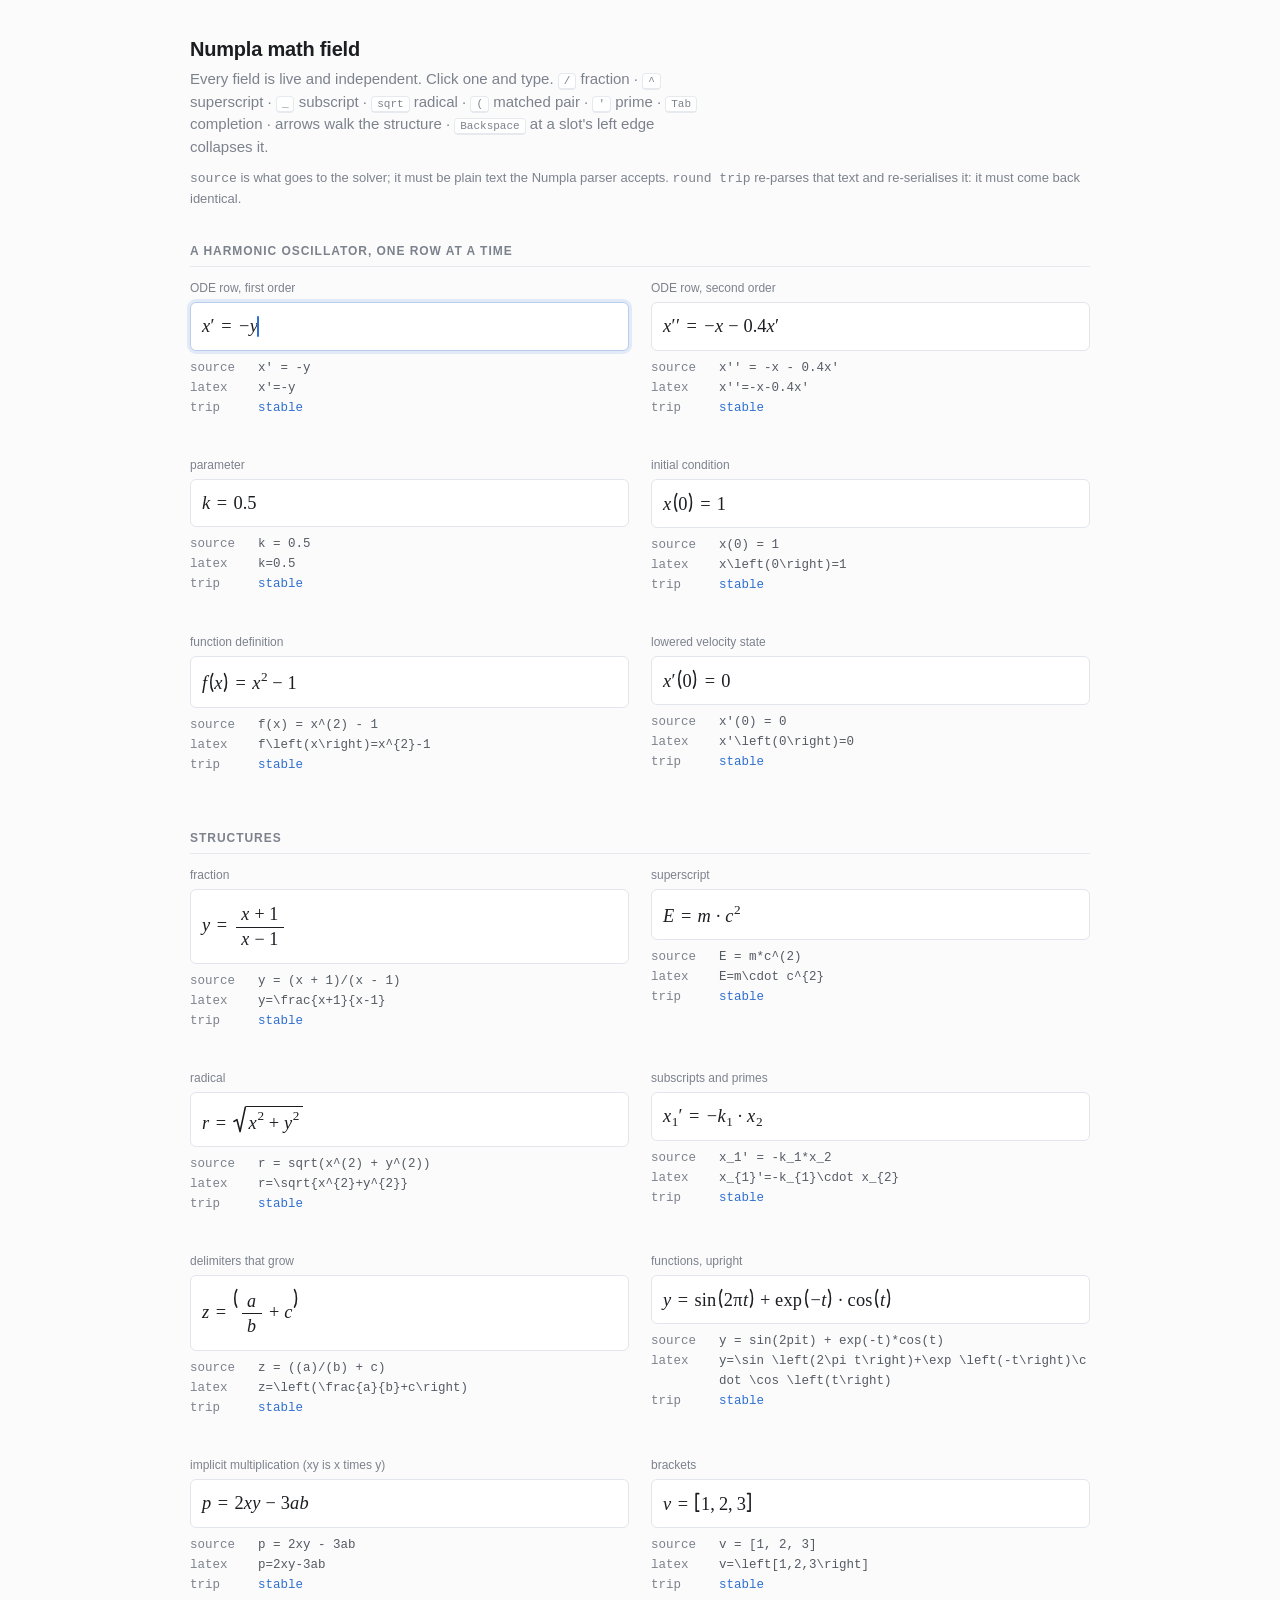
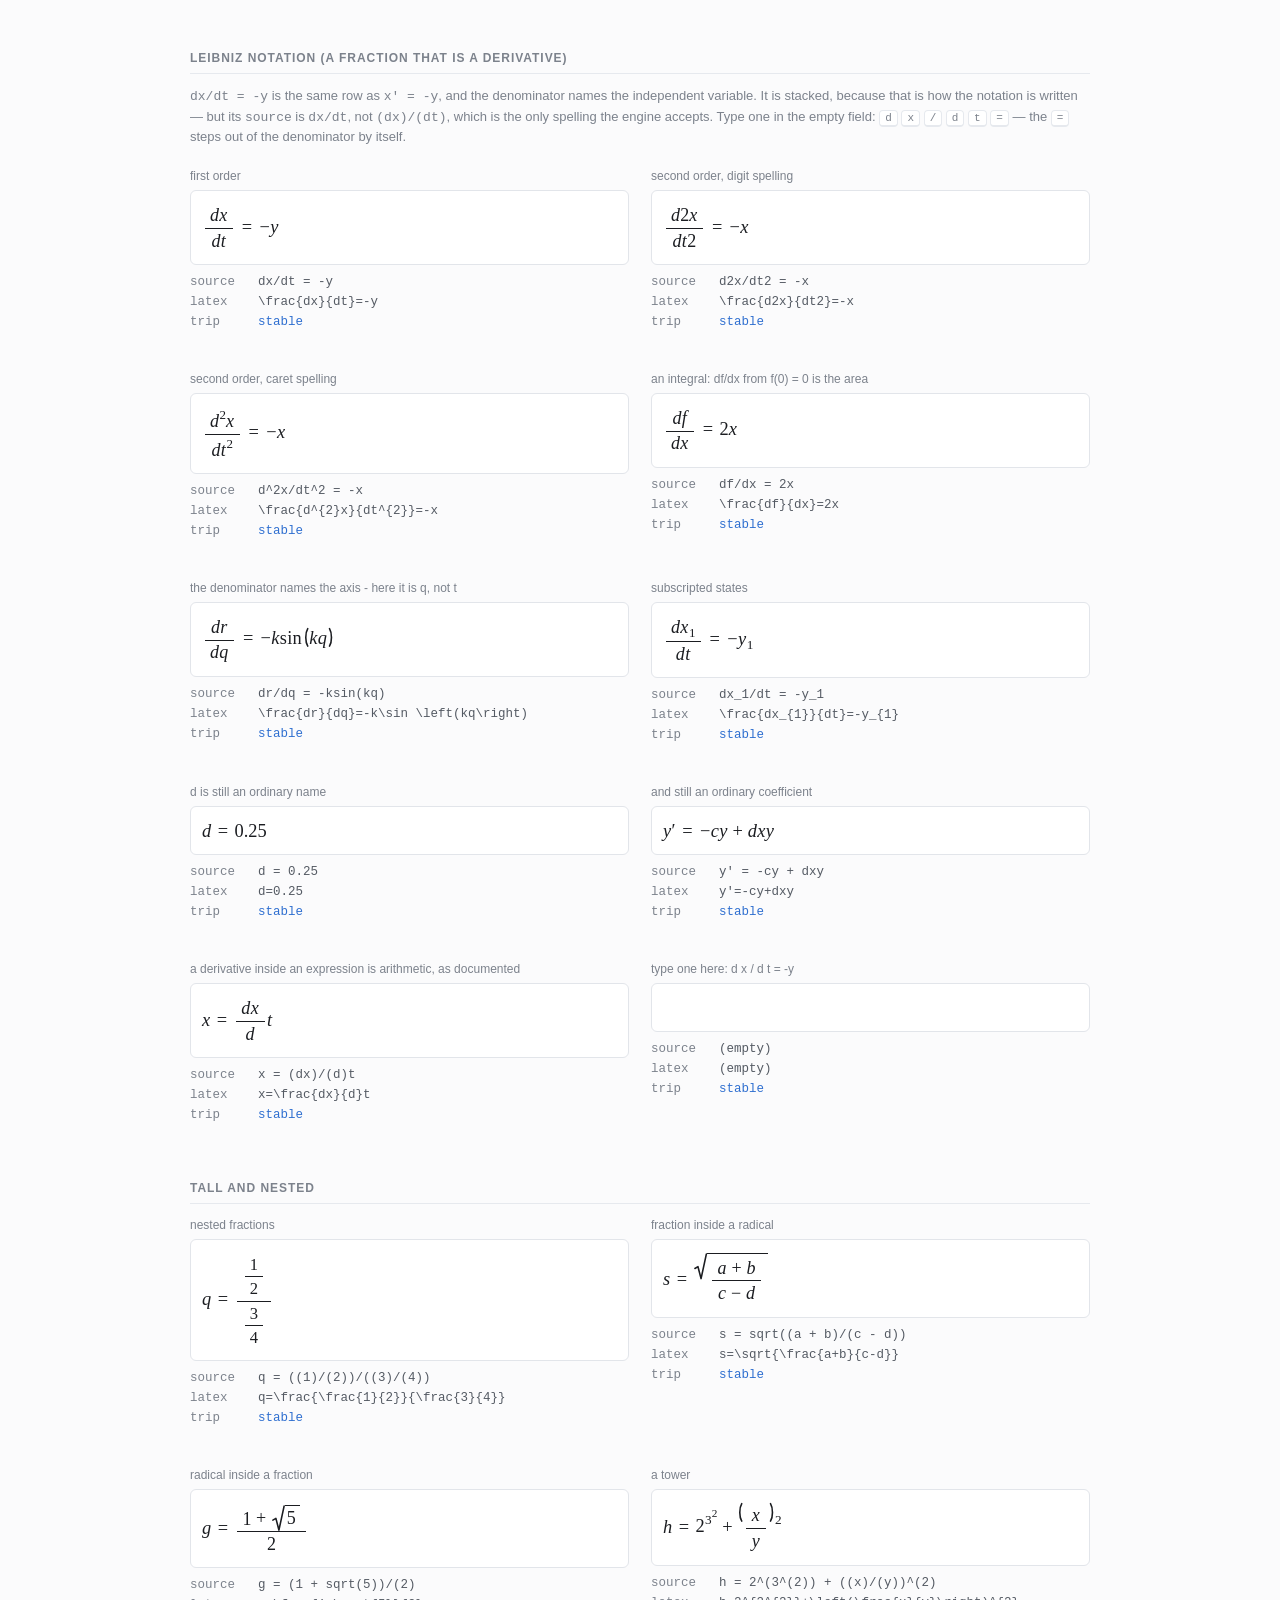
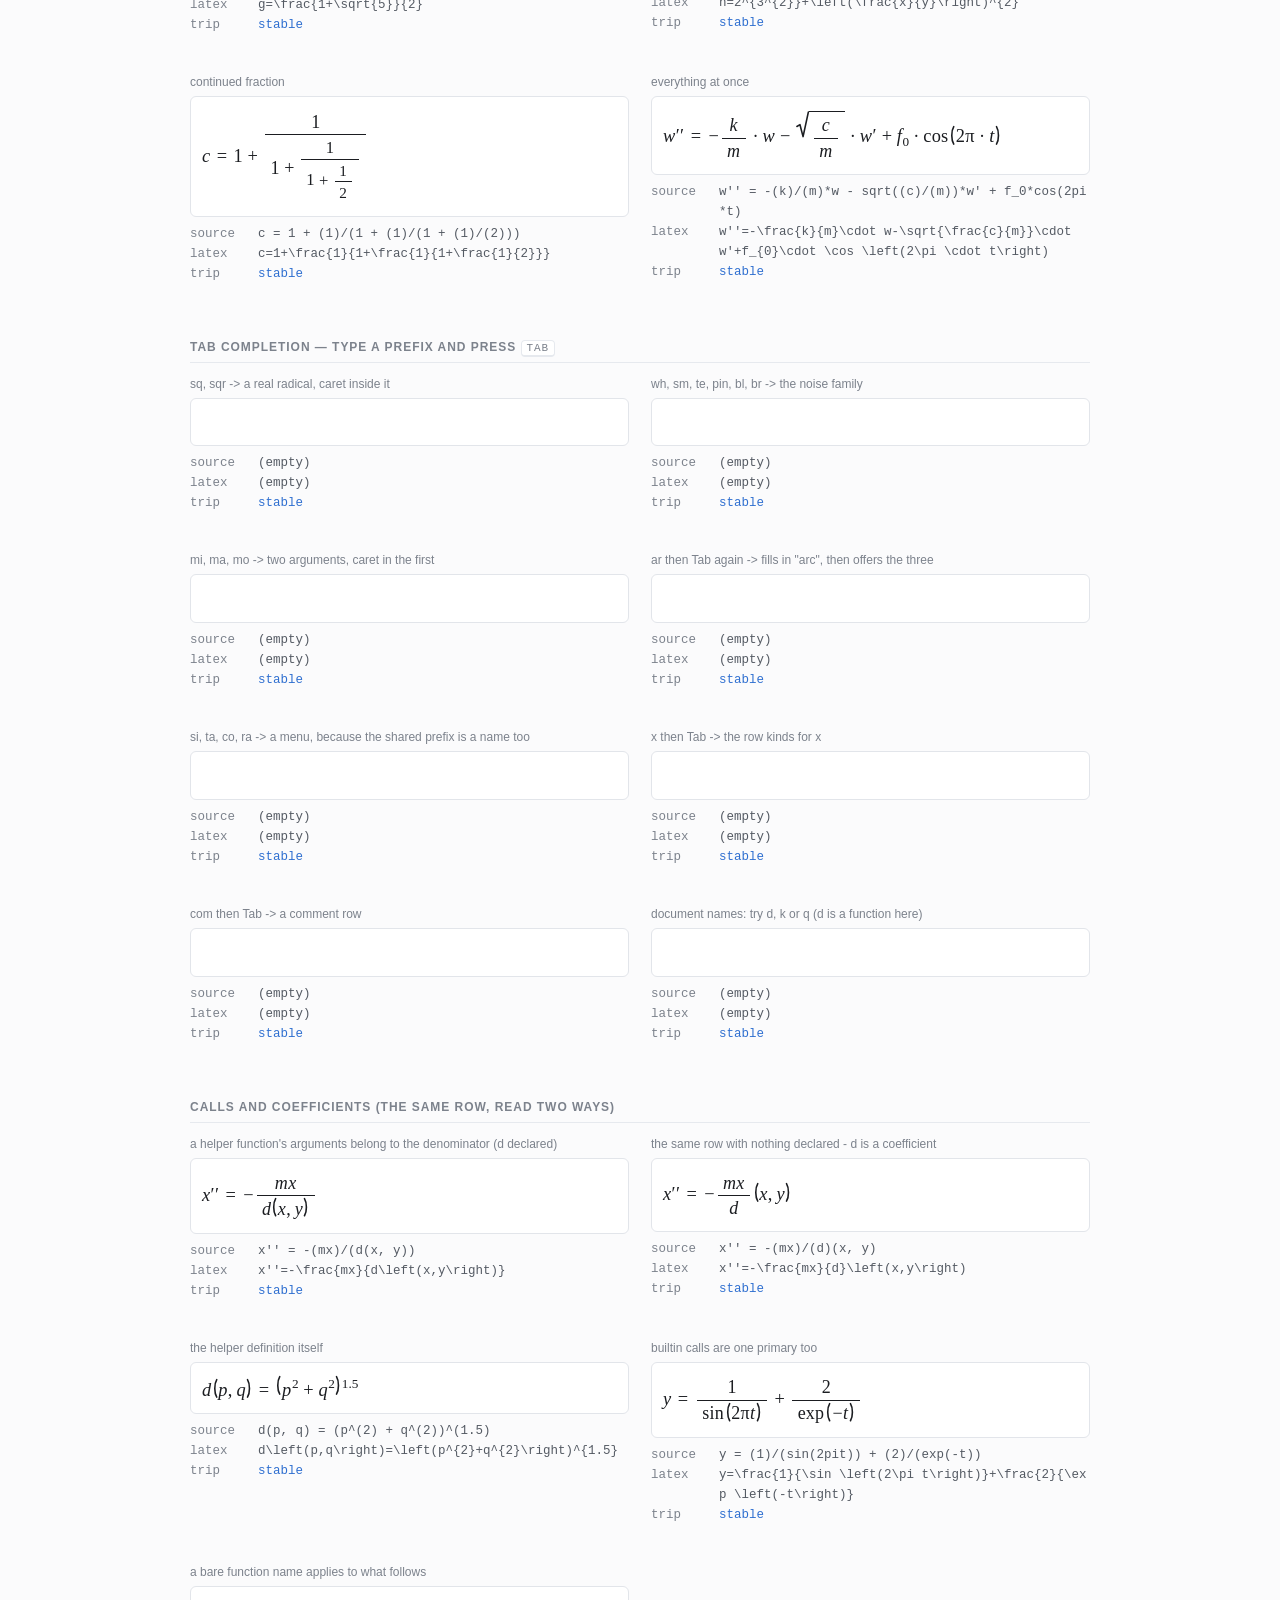
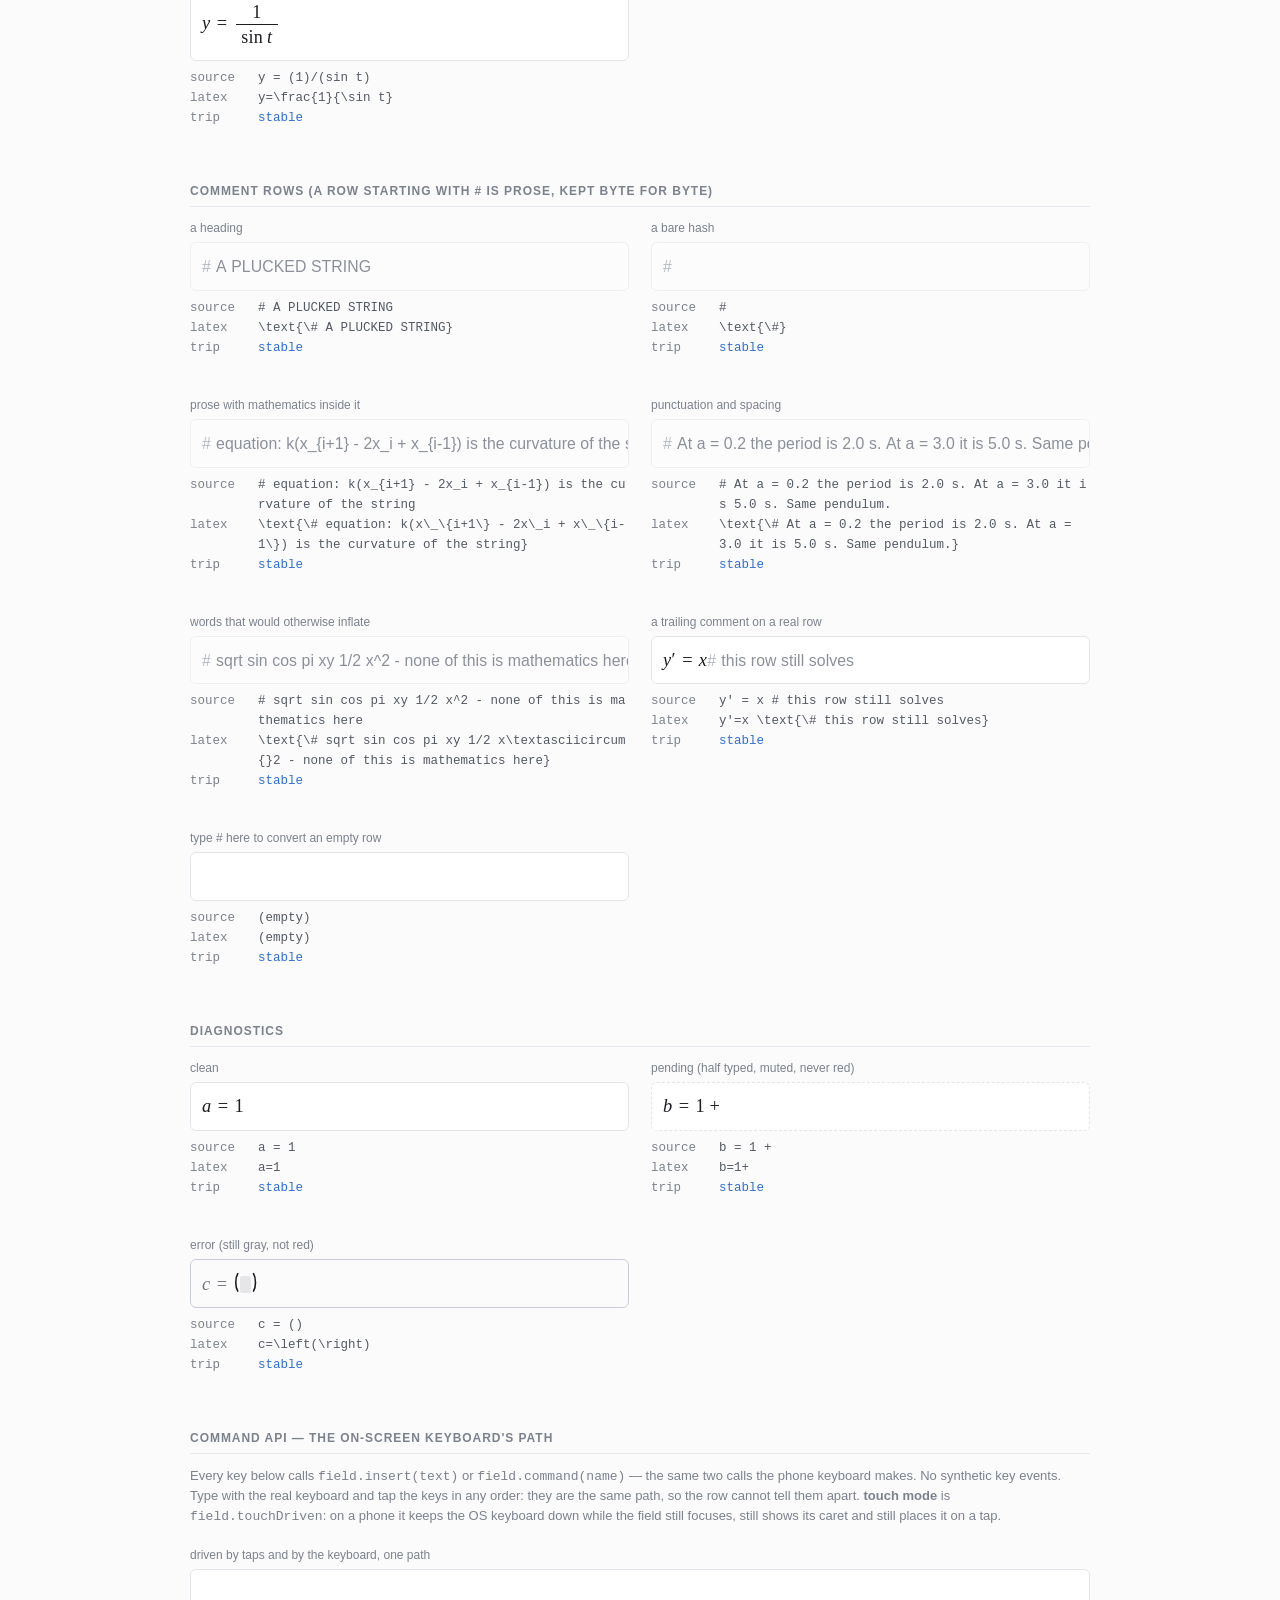
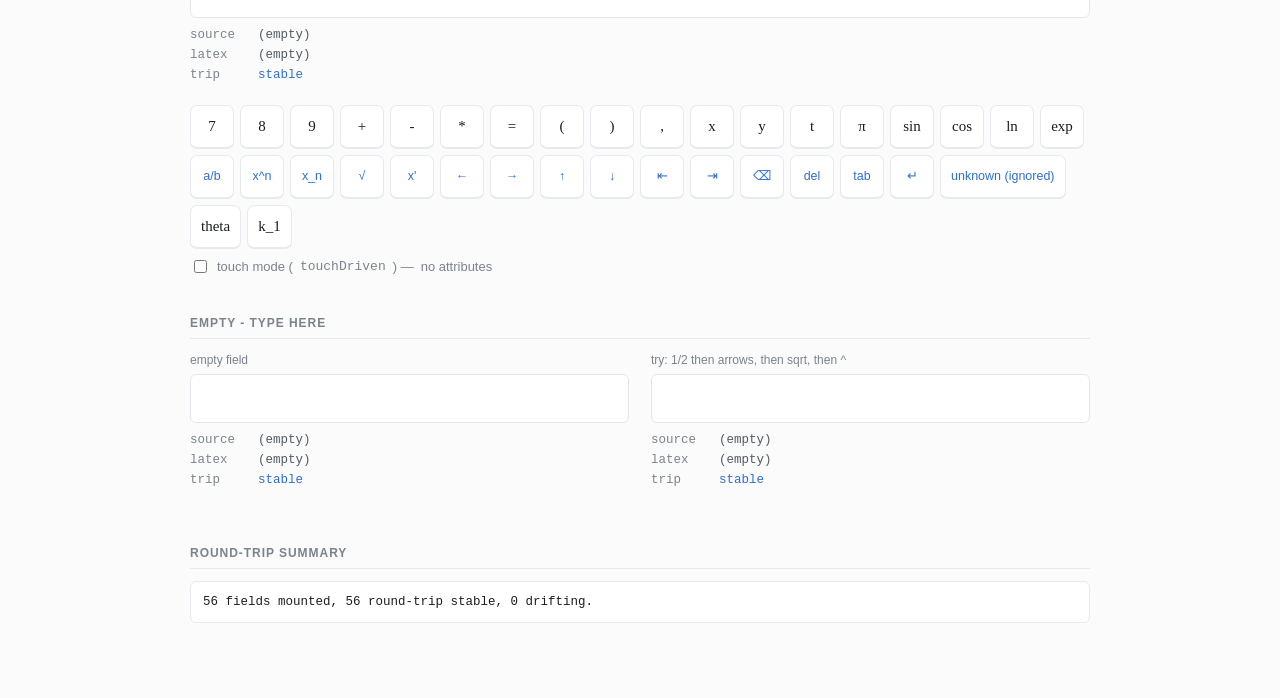
==== commit f39062d8: "v6: Leibniz notation, a CAS, a start screen, and a new gallery dx/dt now parses, and the denominator" ====
--- a/app/mathfield-test.html
+++ b/app/mathfield-test.html
@@ -111,6 +111,18 @@
   <h2>Structures</h2>
   <div class="grid" id="structures"></div>
 
+  <h2>Leibniz notation (a fraction that is a derivative)</h2>
+  <p class="hint">
+    <code>dx/dt = -y</code> is the same row as <code>x' = -y</code>, and the
+    denominator names the independent variable. It is stacked, because that is
+    how the notation is written &mdash; but its <code>source</code> is
+    <code>dx/dt</code>, not <code>(dx)/(dt)</code>, which is the only spelling
+    the engine accepts. Type one in the empty field: <kbd>d</kbd> <kbd>x</kbd>
+    <kbd>/</kbd> <kbd>d</kbd> <kbd>t</kbd> <kbd>=</kbd> &mdash; the
+    <kbd>=</kbd> steps out of the denominator by itself.
+  </p>
+  <div class="grid" id="leibniz"></div>
+
   <h2>Tall and nested</h2>
   <div class="grid" id="tall"></div>
 
@@ -229,6 +241,22 @@
 mount('structures', 'functions, upright', 'y = sin(2pit) + exp(-t)*cos(t)');
 mount('structures', 'implicit multiplication (xy is x times y)', 'p = 2xy - 3ab');
 mount('structures', 'brackets', 'v = [1, 2, 3]');
+
+// --- Leibniz ----------------------------------------------------------------
+// A derivative is a fraction, so it is one here too: same atom, same stacked
+// rendering, same arrows and backspace. Only the source spelling differs.
+mount('leibniz', 'first order', 'dx/dt = -y');
+mount('leibniz', 'second order, digit spelling', 'd2x/dt2 = -x');
+mount('leibniz', 'second order, caret spelling', 'd^2x/dt^2 = -x');
+mount('leibniz', 'an integral: df/dx from f(0) = 0 is the area', 'df/dx = 2x');
+mount('leibniz', 'the denominator names the axis - here it is q, not t',
+  'dr/dq = -ksin(kq)');
+mount('leibniz', 'subscripted states', 'dx_1/dt = -y_1');
+mount('leibniz', 'd is still an ordinary name', 'd = 0.25');
+mount('leibniz', 'and still an ordinary coefficient', "y' = -cy + dxy");
+mount('leibniz', 'a derivative inside an expression is arithmetic, as documented',
+  'x = dx/dt');
+mount('leibniz', 'type one here: d x / d t = -y', '');
 
 // --- stress -----------------------------------------------------------------
 mount('tall', 'nested fractions', 'q = ((1)/(2))/((3)/(4))');
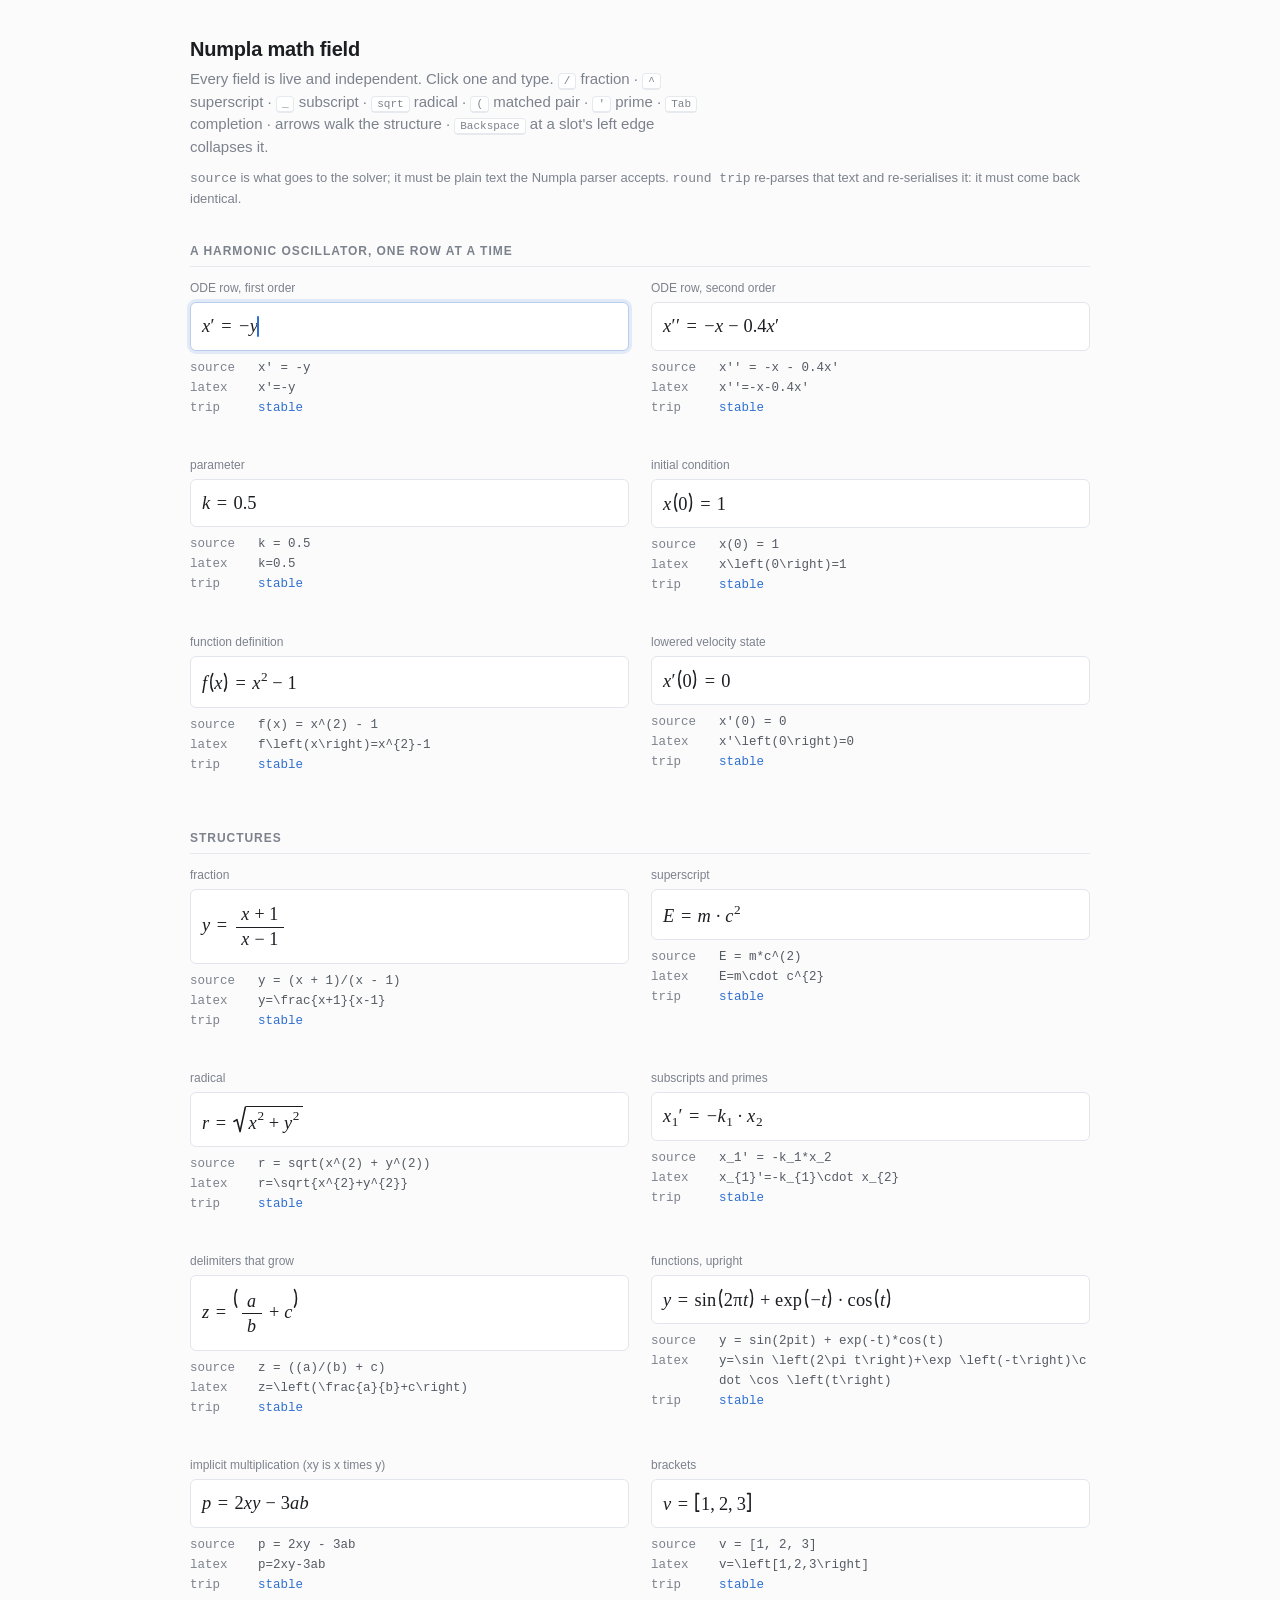
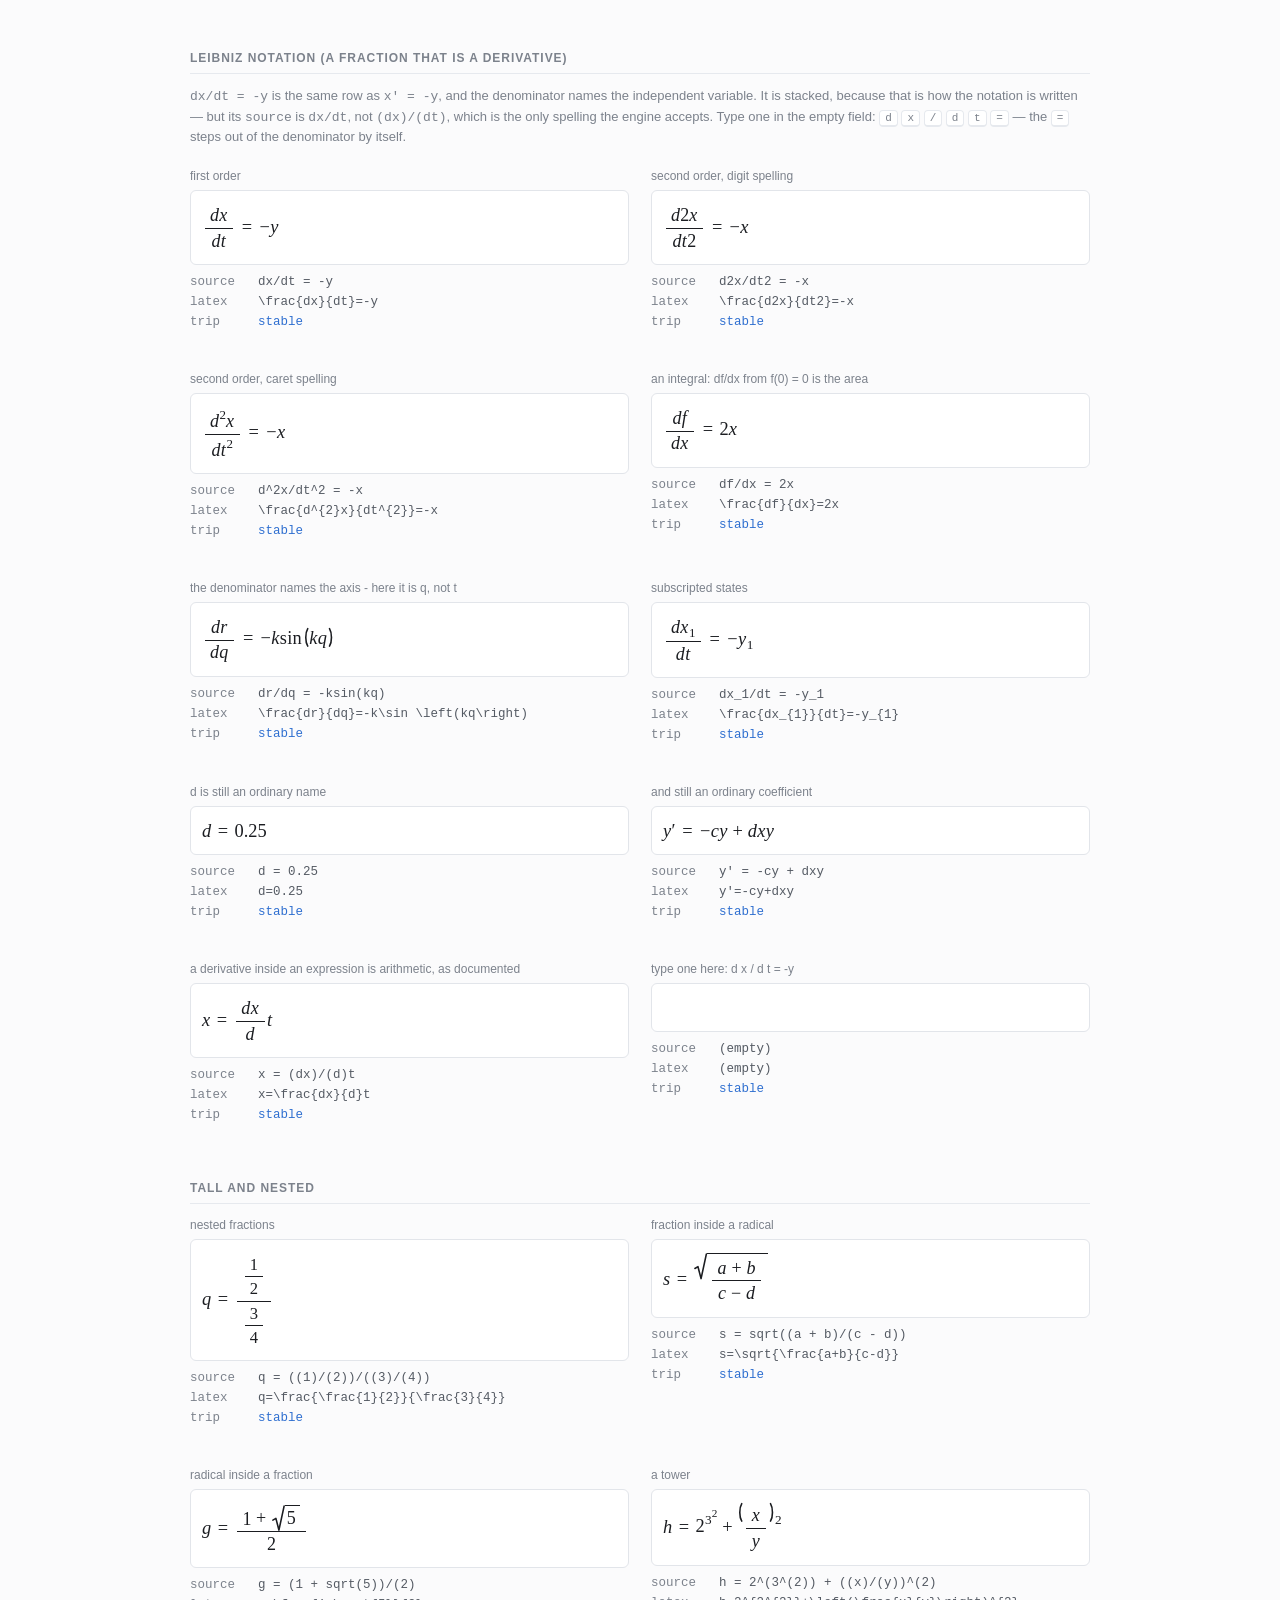
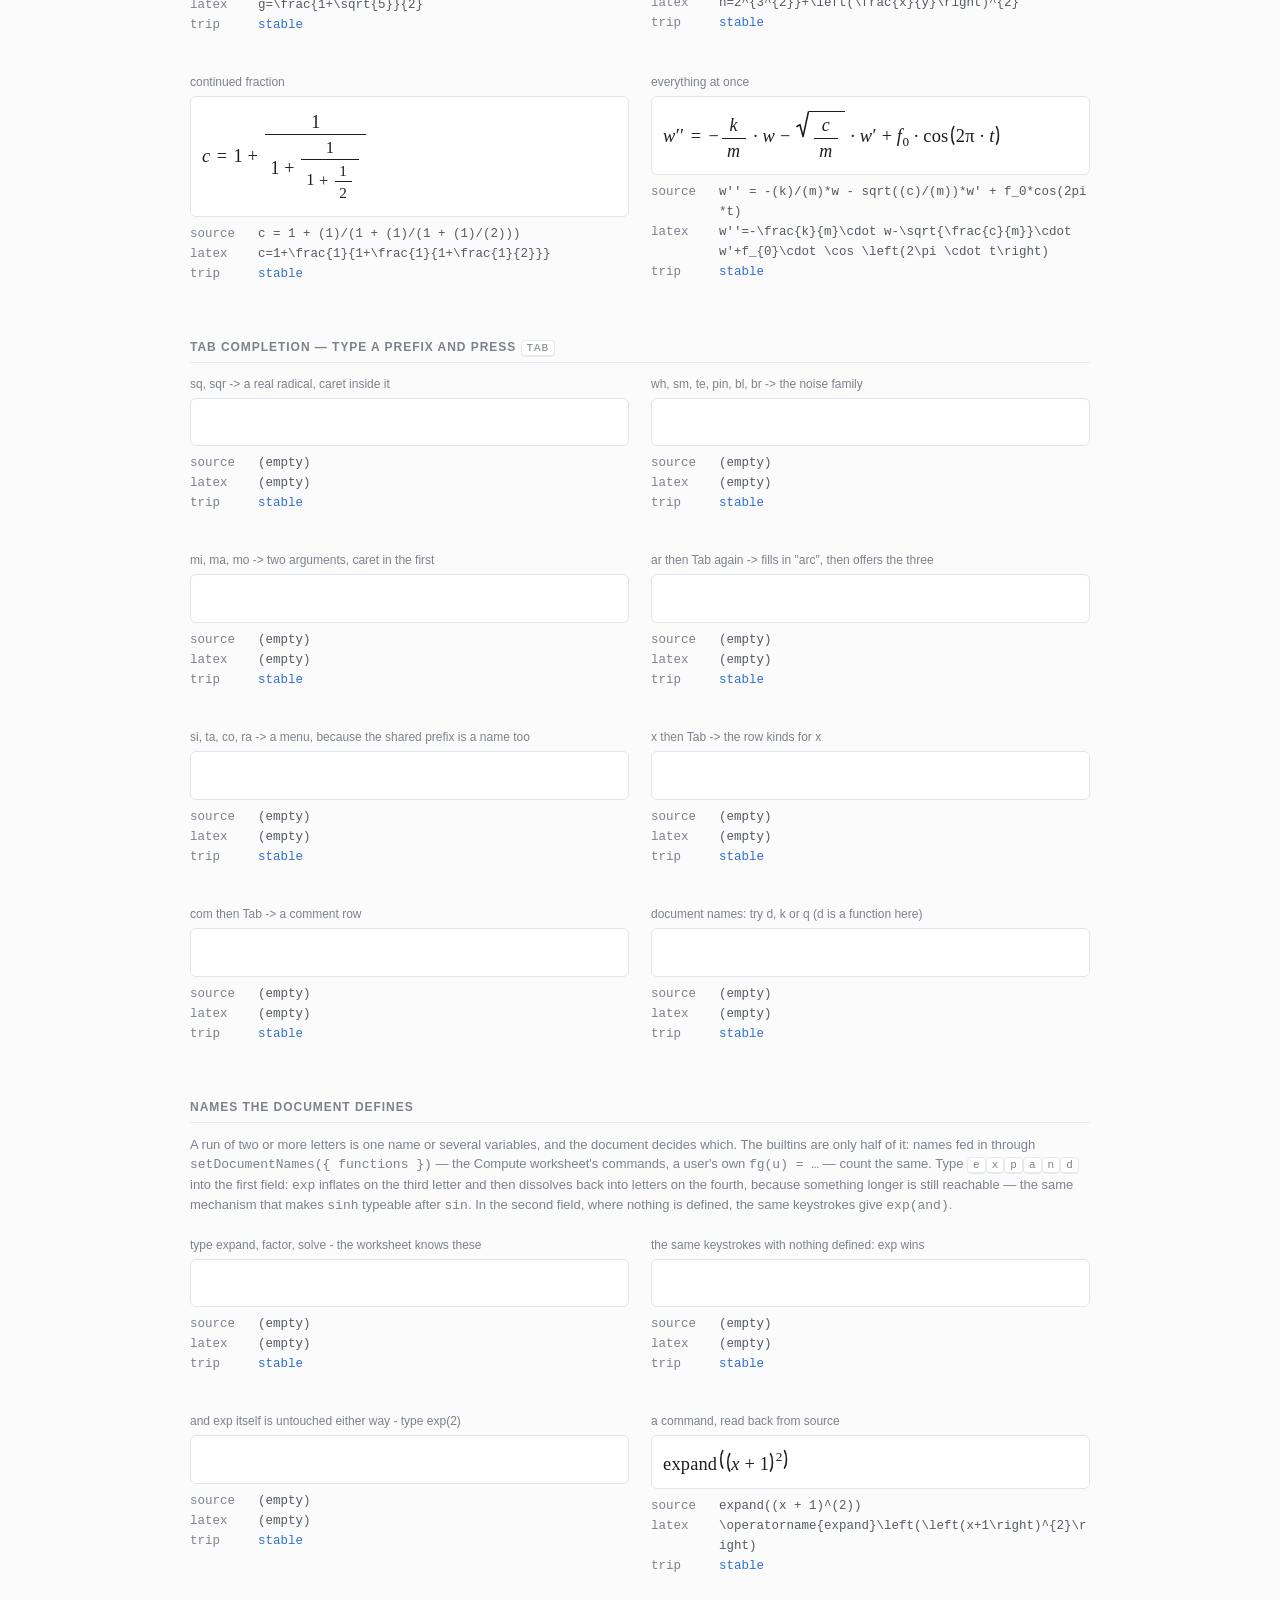
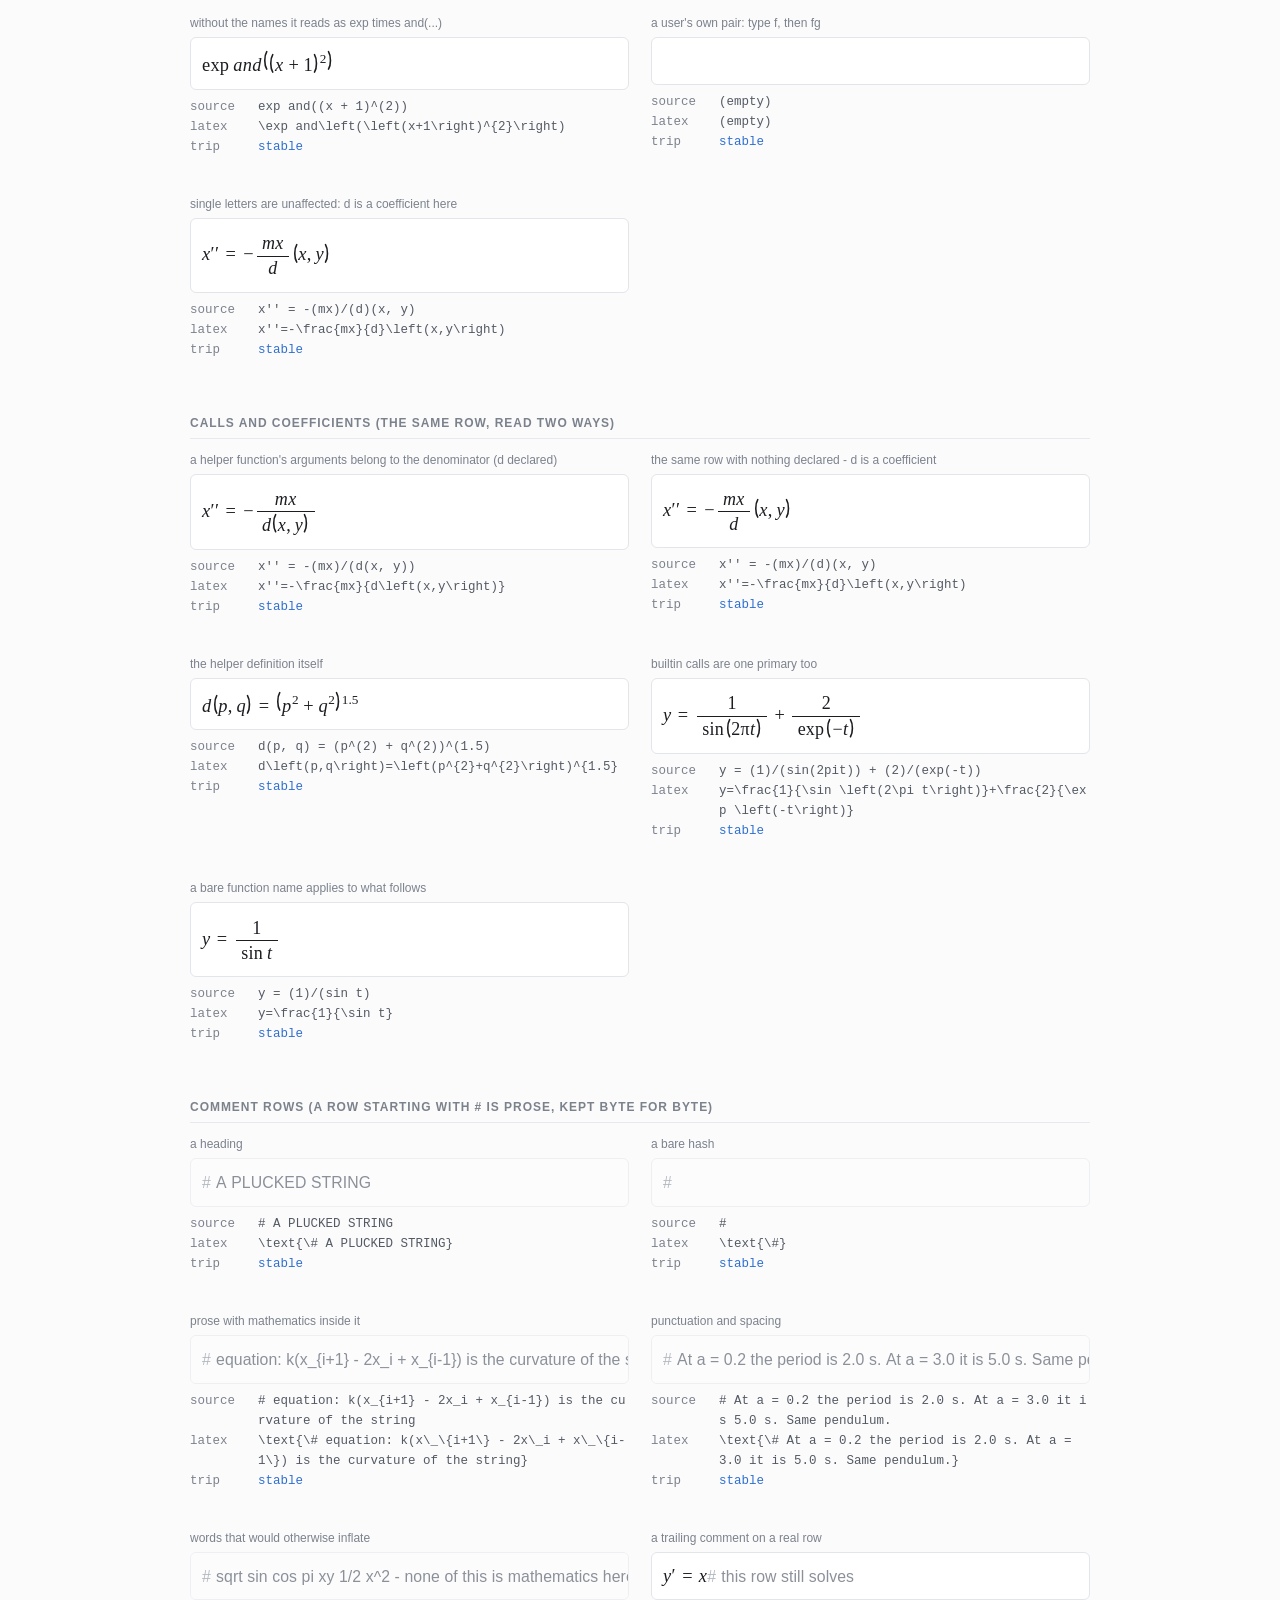
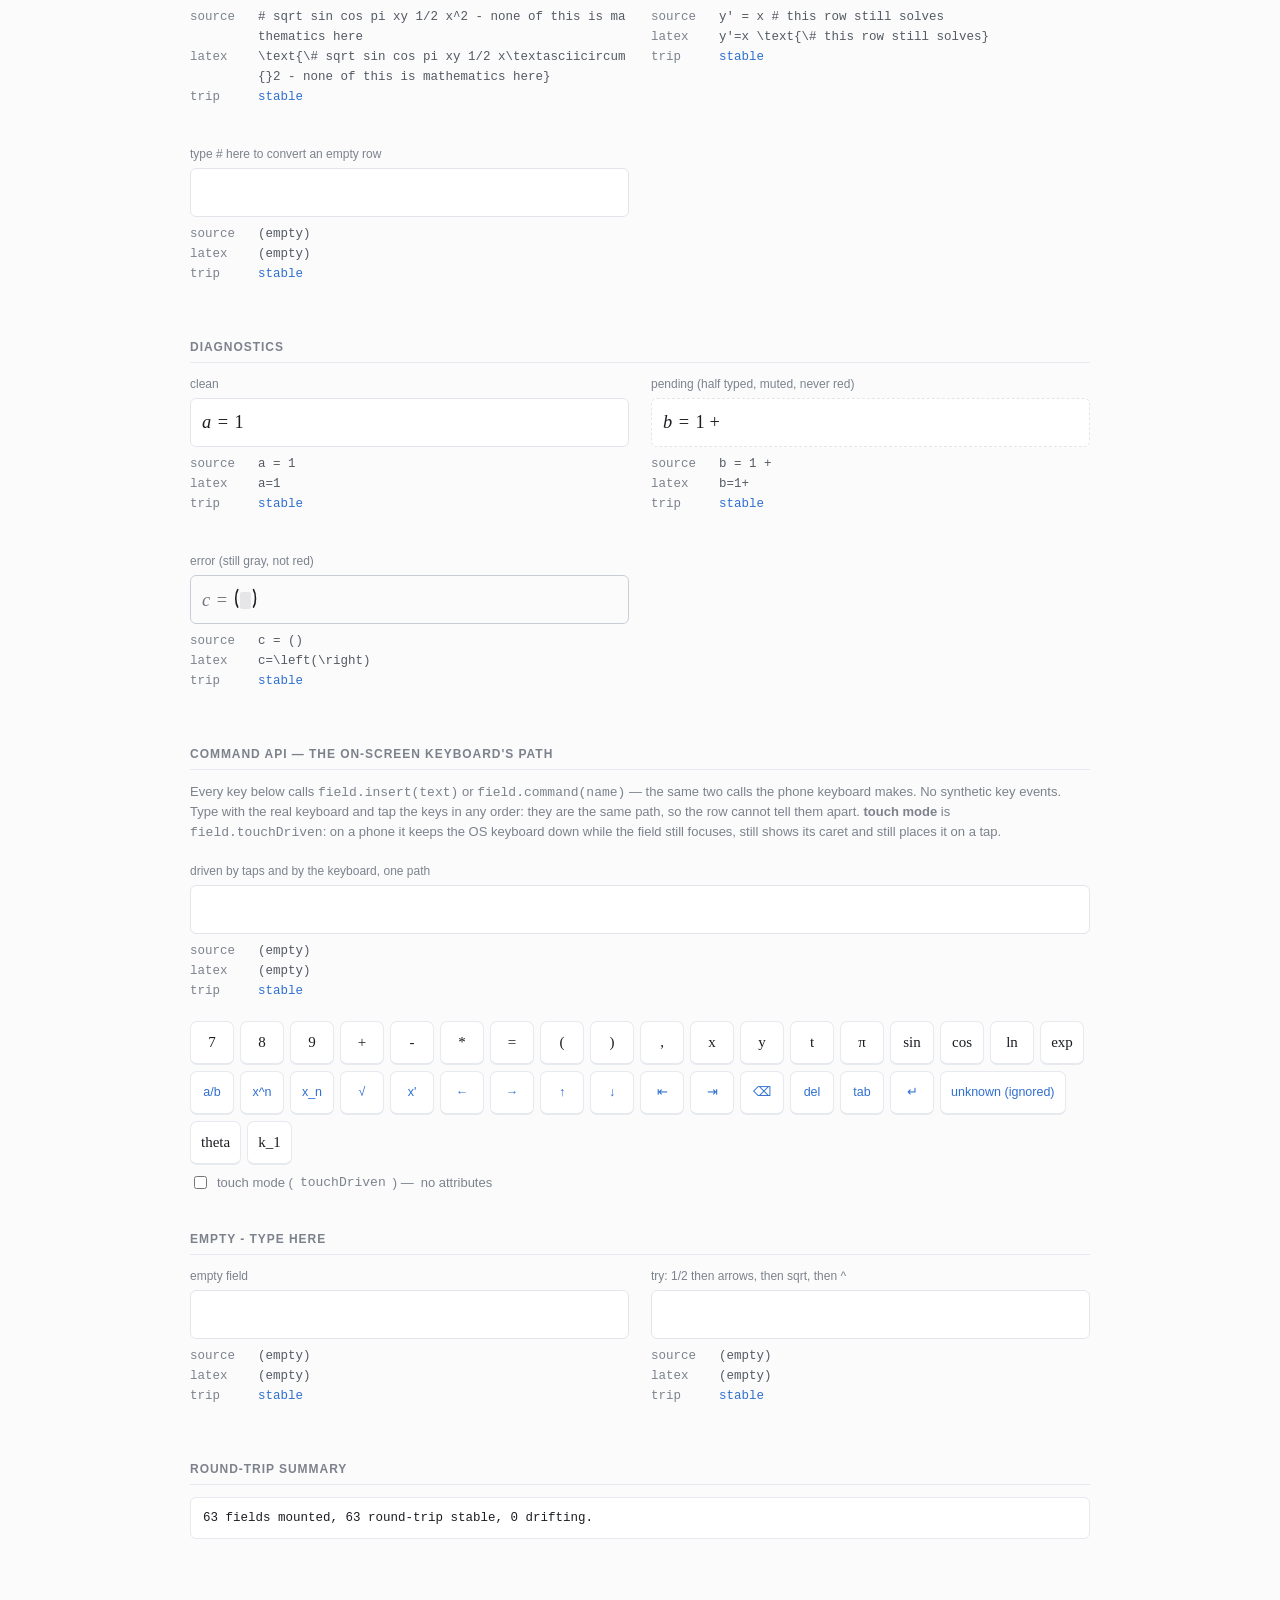
==== commit 99386525: "A name is long enough to be a name, whoever defined it expand could not be typed: the field inflated" ====
--- a/app/mathfield-test.html
+++ b/app/mathfield-test.html
@@ -129,6 +129,21 @@
   <h2>Tab completion &mdash; type a prefix and press <kbd>Tab</kbd></h2>
   <div class="grid" id="complete"></div>
 
+  <h2>Names the document defines</h2>
+  <p class="hint">
+    A run of two or more letters is one name or several variables, and the
+    document decides which. The builtins are only half of it: names fed in
+    through <code>setDocumentNames({ functions })</code> &mdash; the Compute
+    worksheet's commands, a user's own <code>fg(u) = &hellip;</code> &mdash;
+    count the same. Type <kbd>e</kbd><kbd>x</kbd><kbd>p</kbd><kbd>a</kbd><kbd>n</kbd><kbd>d</kbd>
+    into the first field: <code>exp</code> inflates on the third letter and then
+    dissolves back into letters on the fourth, because something longer is still
+    reachable &mdash; the same mechanism that makes <code>sinh</code> typeable
+    after <code>sin</code>. In the second field, where nothing is defined, the
+    same keystrokes give <code>exp(and)</code>.
+  </p>
+  <div class="grid" id="docnames"></div>
+
   <h2>Calls and coefficients (the same row, read two ways)</h2>
   <div class="grid" id="calls"></div>
 
@@ -280,6 +295,26 @@
 mount('complete', 'com then Tab -> a comment row', '');
 mount('complete', "document names: try d, k or q (d is a function here)", '',
   { documentNames: { functions: ['d'], params: ['k_1', 'q_max'], states: ['theta'] } });
+
+// --- document names ---------------------------------------------------------
+const CAS_NAMES = {
+  functions: ['expand', 'factor', 'solve', 'evalf', 'equal', 'subs', 'product'],
+  params: [],
+  states: [],
+};
+mount('docnames', 'type expand, factor, solve - the worksheet knows these', '',
+  { documentNames: CAS_NAMES });
+mount('docnames', 'the same keystrokes with nothing defined: exp wins', '');
+mount('docnames', 'and exp itself is untouched either way - type exp(2)', '',
+  { documentNames: CAS_NAMES });
+mount('docnames', 'a command, read back from source', 'expand((x + 1)^(2))',
+  { documentNames: CAS_NAMES });
+mount('docnames', 'without the names it reads as exp times and(...)',
+  'expand((x + 1)^(2))');
+mount('docnames', "a user's own pair: type f, then fg", '',
+  { documentNames: { functions: ['f', 'fg'], params: [], states: [] } });
+mount('docnames', 'single letters are unaffected: d is a coefficient here',
+  "x'' = -m x / d(x, y)");
 
 // --- calls and coefficients -------------------------------------------------
 // `f(u)` is a call, `g (u)` is `g` times `u`, and only the whole document knows
